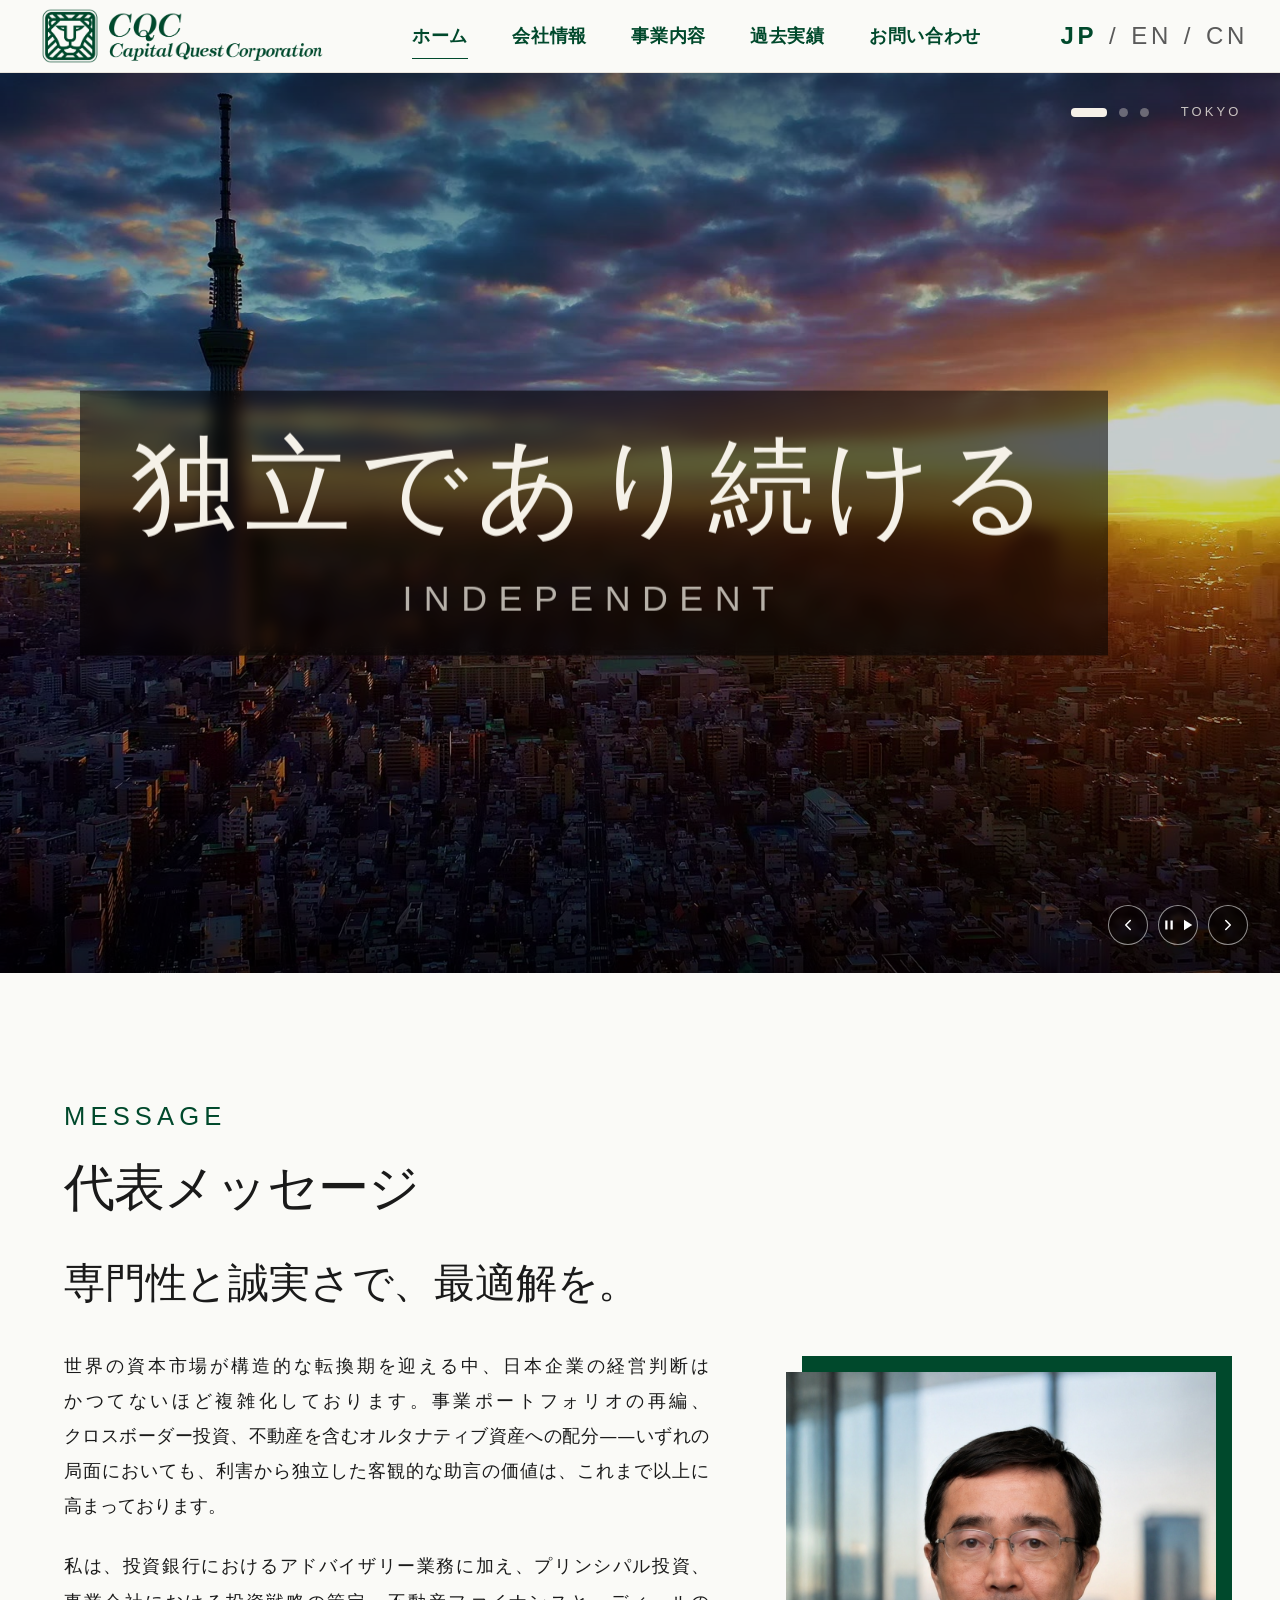
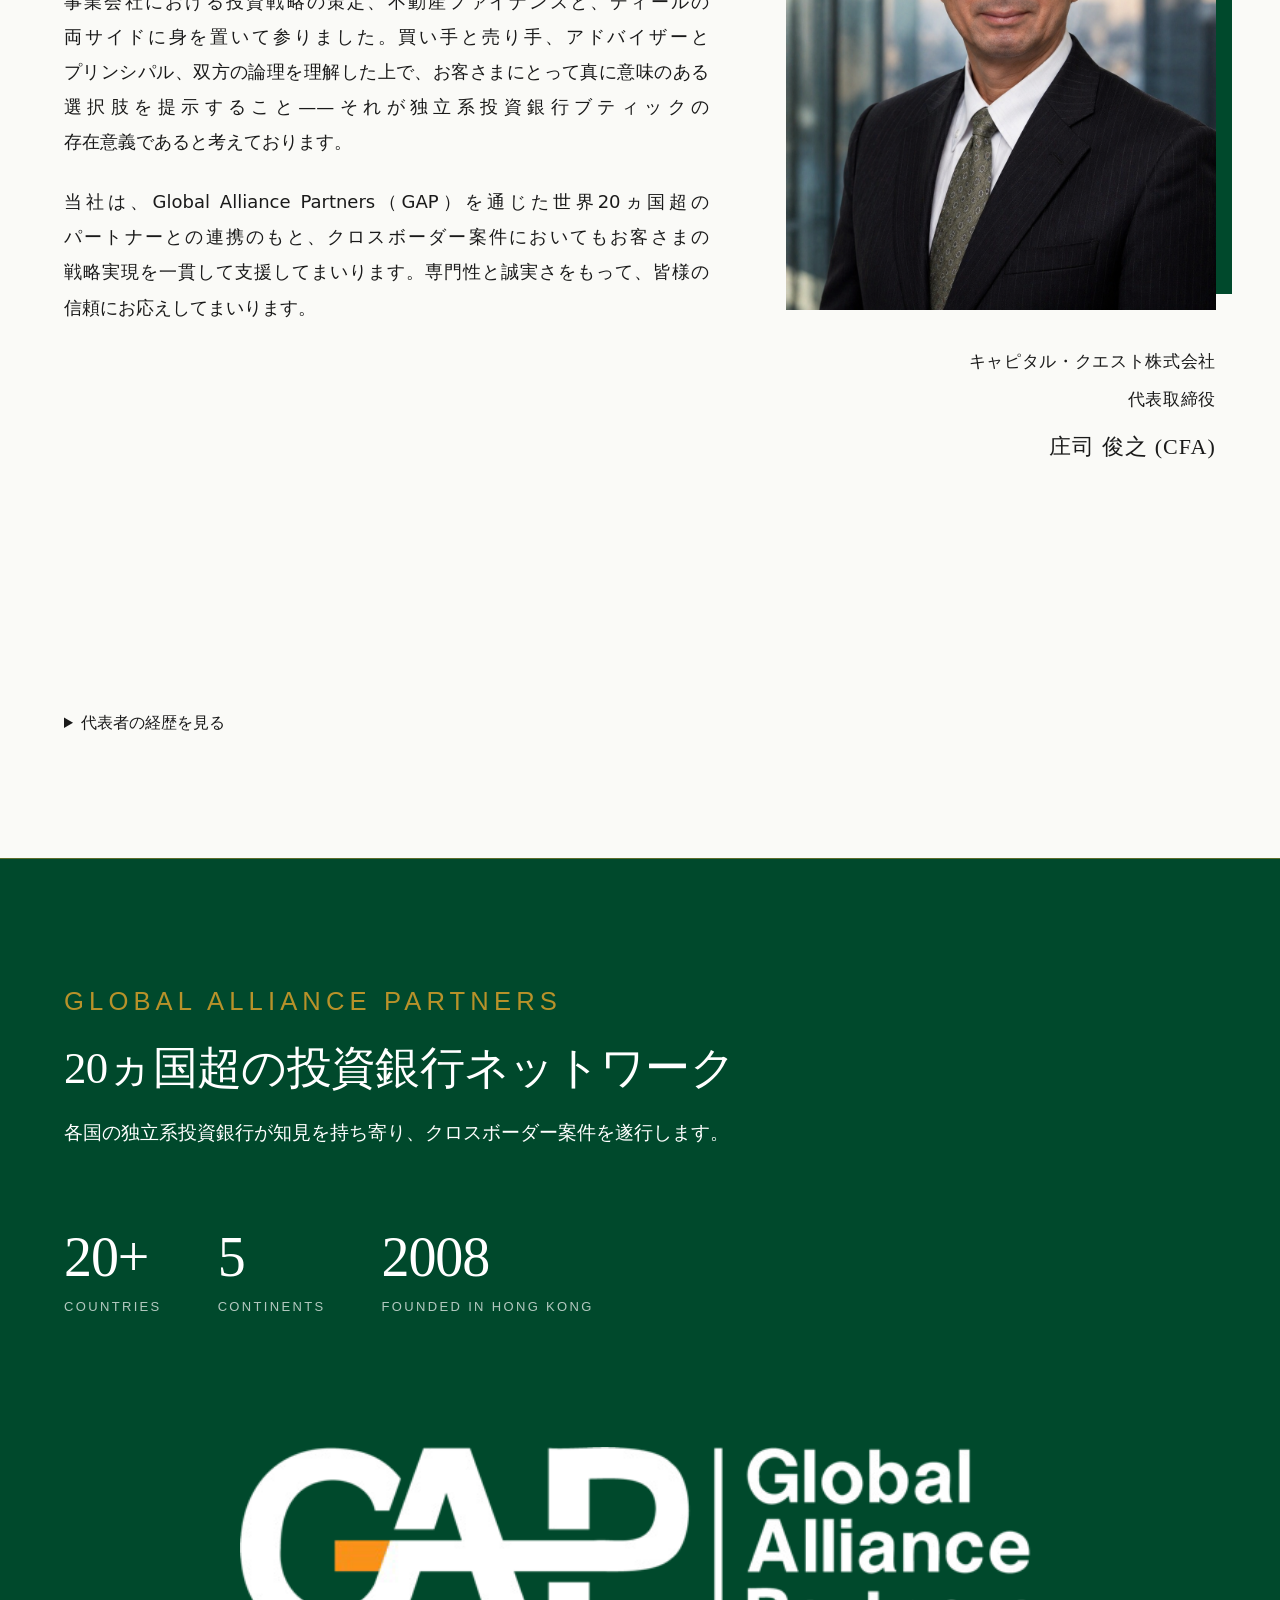
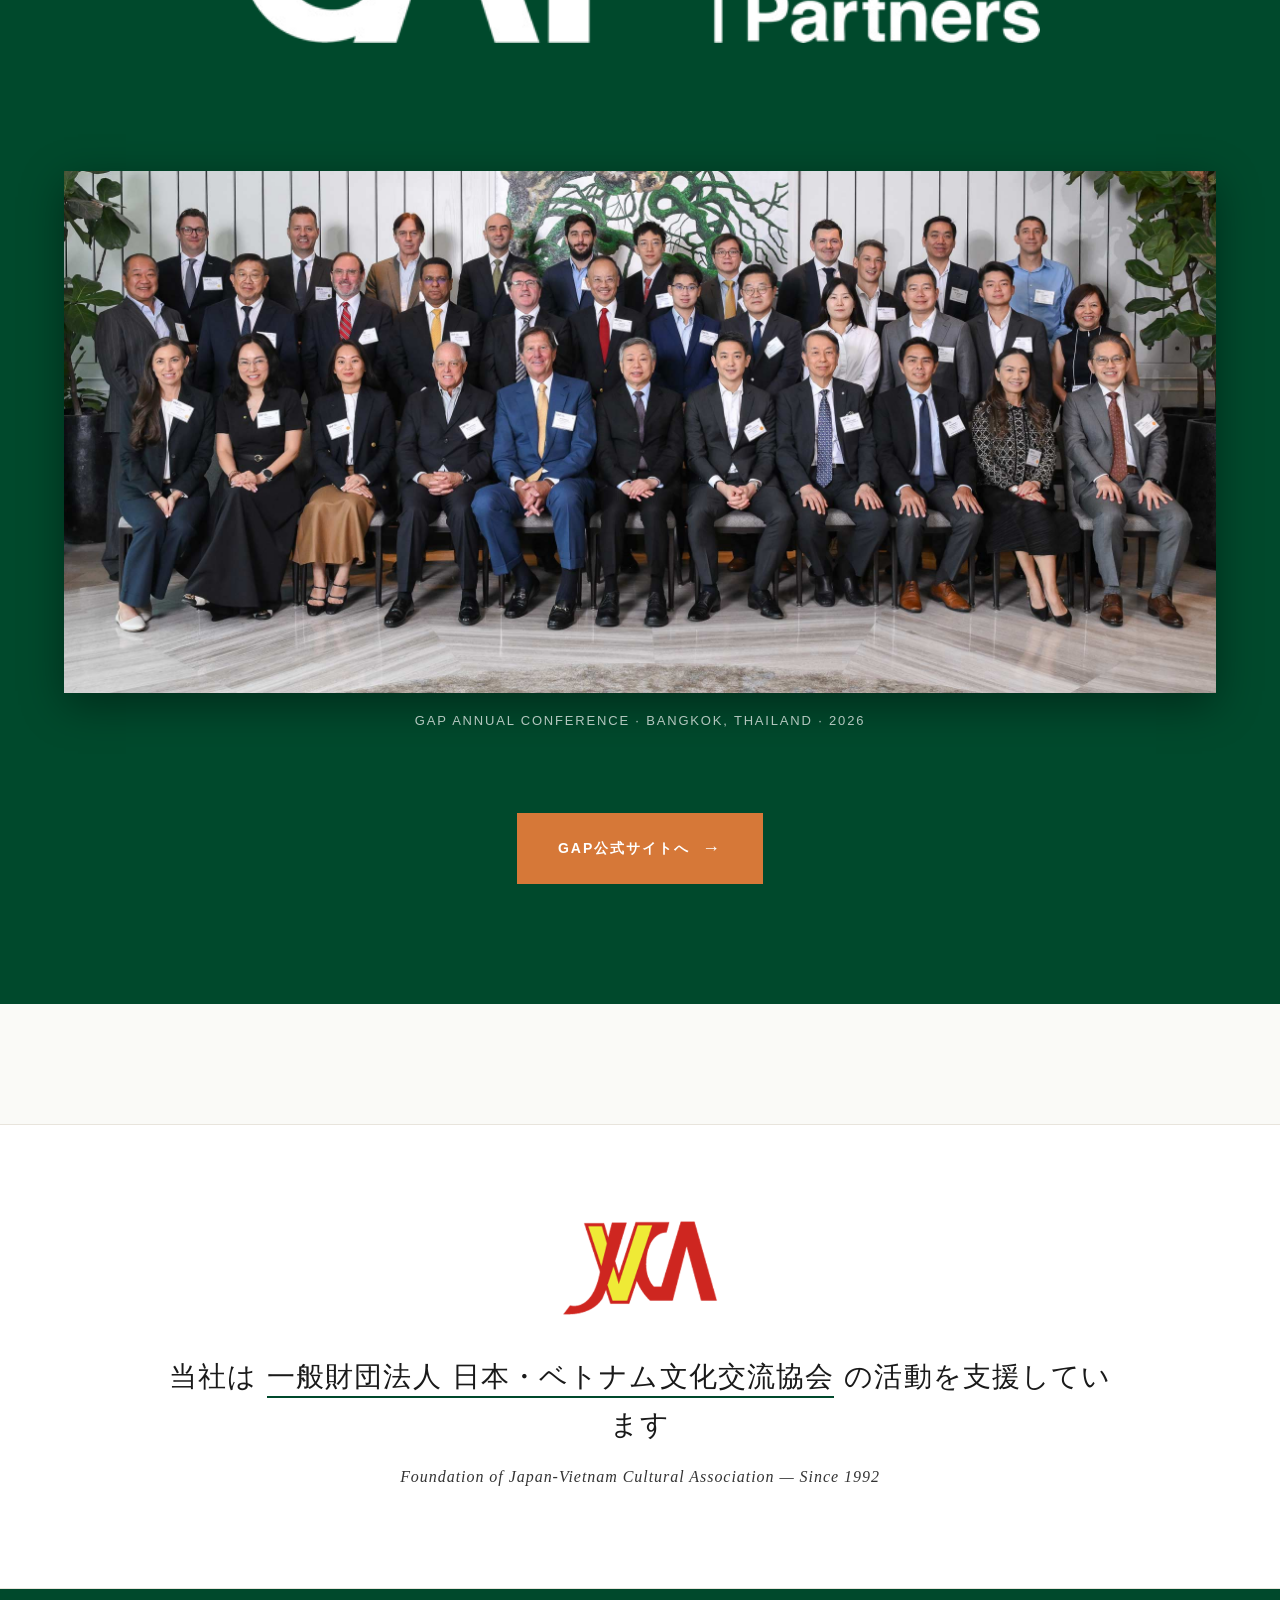
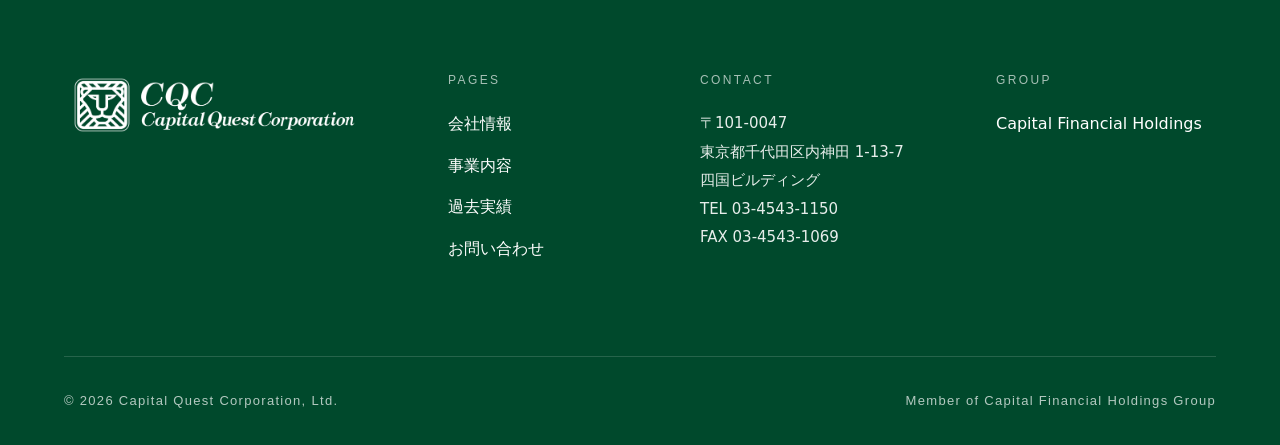
==== index.html @ e7d8eb64 "CQC HP 2026-07 組織人事反映プレビュー（筒井会長退任→庄司代表就任、長谷川・厳のCAM異動、GAP加盟メンバー化、team統合） Co-Authored-By: Claude Opus " ====
<!DOCTYPE html>
<html lang="ja">
<head>
<!-- Google tag (gtag.js) --> 
<script async src="https://www.googletagmanager.com/gtag/js?id=G-XG591J0DBP"></script> 
<script>
  window.dataLayer = window.dataLayer || [];
  function gtag(){dataLayer.push(arguments);}
  gtag('js', new Date());

  gtag('config', 'G-7T0EGRR7GF');
</script>
<meta charset="UTF-8">
<meta name="viewport" content="width=device-width, initial-scale=1">
<title>キャピタル・クエスト株式会社 | Capital Quest Corporation, Ltd.</title>
<meta name="description" content="独立系M&Aアドバイザリー。キャピタル フィナンシャルホールディングス（CFH）グループの一員として、20ヵ国超のグローバル・アライアンス（GAP）を通じてクロスボーダーM&Aアドバイザリーを提供する。">
<link rel="canonical" href="https://www.capital-qc.co.jp/">
<!-- Favicon Start -->
<link rel="icon" type="image/png" href="/assets/logo/favicon/favicon-96x96.png" sizes="96x96" />
<link rel="icon" type="image/svg+xml" href="/assets/logo/favicon/favicon.svg" />
<link rel="shortcut icon" href="/assets/logo/favicon/favicon.ico" />
<link rel="apple-touch-icon" sizes="180x180" href="/assets/logo/favicon/apple-touch-icon.png" />
<link rel="manifest" href="/assets/logo/site.webmanifest" />
<!-- Favicon End -->
<link rel="stylesheet" href="/assets/css/style.css?v=20260513d">
</head>
<body>

<!-- ===========================================================
     HEADER / NAV
     =========================================================== -->
<header class="site-header">
  <div class="site-header__inner"> <a href="/" class="site-logo" aria-label="Capital Quest Corporation, Ltd. トップへ"> <img src="assets/logo/cqc/cqc-logo-transparent.png" alt="Capital Quest Corporation, Ltd."> </a>
    <button class="site-nav-toggle" type="button" aria-label="メニューを開く" aria-expanded="false" aria-controls="site-nav"> <span class="site-nav-toggle__bar" aria-hidden="true"></span> </button>
    <nav class="site-nav" id="site-nav" aria-label="グローバル"> <a href="/" class="is-active">ホーム</a> <a href="about.html">会社情報</a> <a href="services.html">事業内容</a> <a href="track-record.html">過去実績</a> <a href="mailto:info@capital-qc.co.jp?subject=Capital%20Quest%20Corporation%20%E5%85%AC%E5%BC%8FHP%E3%81%8B%E3%82%89%E3%81%AE%E3%81%8A%E5%95%8F%E3%81%84%E5%90%88%E3%82%8F%E3%81%9B">お問い合わせ</a> </nav>
    <div class="site-nav__lang" aria-label="言語切替"> <span class="is-active">JP</span> <span aria-hidden="true">/</span> <a href="/en/">EN</a> <span aria-hidden="true">/</span> <a href="/cn/">CN</a> </div>
  </div>
</header>
<main> 
  
  <!-- =========================================================
       HERO  (Houlihan-style full-bleed media / TK→NY→HK→VN crossfade)
       ========================================================= -->
  <section class="hero" aria-labelledby="hero-h1">
    <div class="hero__media" aria-hidden="true">
      <div class="hero__media-layer is-active" data-scene="tk">
        <video autoplay muted loop playsinline preload="auto" disablepictureinpicture controlslist="nodownload nofullscreen noremoteplayback" poster="assets/img/hero/hero-tk-poster.jpg">
          <source src="assets/video/TK.mp4" type="video/mp4">
        </video>
      </div>
      <div class="hero__media-layer" data-scene="hk">
        <video muted loop playsinline preload="auto" disablepictureinpicture controlslist="nodownload nofullscreen noremoteplayback" poster="assets/img/hero/hero-hk-poster.jpg">
          <source src="assets/video/HK2.mp4" type="video/mp4">
        </video>
      </div>
      <div class="hero__media-layer" data-scene="vn">
        <video muted loop playsinline preload="auto" disablepictureinpicture controlslist="nodownload nofullscreen noremoteplayback" poster="assets/img/hero/hero-vn-poster.jpg">
          <source src="assets/video/VN.mp4" type="video/mp4">
        </video>
      </div>
    </div>
    <div class="hero__overlay" aria-hidden="true"></div>
    
    <!-- City indicator (top-right) -->
    <div class="hero__cities" aria-hidden="true"> <span class="hero__city-dot is-active" data-i="0"></span>  <span class="hero__city-dot" data-i="2"></span> <span class="hero__city-dot" data-i="3"></span> <span class="hero__city-label" id="hero-city-label">TOKYO</span> </div>
    
    <!-- Telop (bottom-left) — JS が cities[] から差し替える -->
    <div class="hero__telop" id="hero-telop" aria-live="polite"></div>
    
    <!-- Hero controls (PC only) — 前 / 一時停止 / 次 -->
    <div class="hero__controls" aria-label="ヒーロー操作">
      <button type="button" class="hero__ctrl hero__ctrl--prev" aria-label="前のシーン">
      <svg viewBox="0 0 24 24" aria-hidden="true" focusable="false">
        <path d="M15 6 L9 12 L15 18" fill="none" stroke="currentColor" stroke-width="2" stroke-linecap="round" stroke-linejoin="round"/>
      </svg>
      </button>
      <button type="button" class="hero__ctrl hero__ctrl--toggle" aria-label="一時停止" aria-pressed="false">
      <svg class="hero__ctrl-icon hero__ctrl-icon--pause" viewBox="0 0 24 24" aria-hidden="true" focusable="false">
        <rect x="7" y="6" width="3" height="12" fill="currentColor"/>
        <rect x="14" y="6" width="3" height="12" fill="currentColor"/>
      </svg>
      <svg class="hero__ctrl-icon hero__ctrl-icon--play" viewBox="0 0 24 24" aria-hidden="true" focusable="false">
        <path d="M8 5 L19 12 L8 19 Z" fill="currentColor"/>
      </svg>
      </button>
      <button type="button" class="hero__ctrl hero__ctrl--next" aria-label="次のシーン">
      <svg viewBox="0 0 24 24" aria-hidden="true" focusable="false">
        <path d="M9 6 L15 12 L9 18" fill="none" stroke="currentColor" stroke-width="2" stroke-linecap="round" stroke-linejoin="round"/>
      </svg>
      </button>
    </div>
  </section>
  
  <!-- =========================================================
       CHAIRMAN'S MESSAGE  (SBI inspired layout)
       ========================================================= -->
  <section class="section chairman" aria-labelledby="chairman-h">
    <div class="container">
      <div class="section-header"> <span class="eyebrow">Message</span>
        <h2 id="chairman-h" class="h2">代表メッセージ</h2>
      </div>
      <div class="chairman__grid">
        <div class="chairman__text">
          <h3 class="chairman__pull">専門性と誠実さで、最適解を。</h3>
          <div class="chairman__body">
            <p class="jp-justify">世界の資本市場が構造的な転換期を迎える中、日本企業の経営判断はかつてないほど複雑化しております。事業ポートフォリオの再編、クロスボーダー投資、不動産を含むオルタナティブ資産への配分——いずれの局面においても、利害から独立した客観的な助言の価値は、これまで以上に高まっております。</p>
            <p class="jp-justify">私は、投資銀行におけるアドバイザリー業務に加え、プリンシパル投資、事業会社における投資戦略の策定、不動産ファイナンスと、ディールの両サイドに身を置いて参りました。買い手と売り手、アドバイザーとプリンシパル、双方の論理を理解した上で、お客さまにとって真に意味のある選択肢を提示すること——それが独立系投資銀行ブティックの存在意義であると考えております。</p>
            <p class="jp-justify">当社は、Global Alliance Partners（GAP）を通じた世界20ヵ国超のパートナーとの連携のもと、クロスボーダー案件においてもお客さまの戦略実現を一貫して支援してまいります。専門性と誠実さをもって、皆様の信頼にお応えしてまいります。</p>
          </div>
        </div>
        <figure class="chairman__photo">
          <div class="chairman__photo-frame"> <img src="assets/img/team/shoji.png" alt="庄司 俊之"> </div>
          <figcaption class="chairman__sign"> <span class="chairman__sign-company">キャピタル・クエスト株式会社</span> <span class="chairman__sign-title">代表取締役</span> <span class="chairman__sign-name">庄司 俊之 (CFA)</span> </figcaption>
        </figure>
      </div>
    </div>
  </section>
  
  <!-- =========================================================
       TRACK RECORD  (Houlihan-style full-bleed carousel, 16 deals)
       ========================================================= -->
  
  <!-- =========================================================
       GAP NETWORK (focal section)
       ========================================================= -->
    <!-- Representative profile (relocated from team) -->
  <section class="section leader-bio-section">
    <div class="container">
      <details class="leader-bio">
        <summary>代表者の経歴を見る</summary>
        <div class="person-card__detail">
          <p>庄司俊之は、野村證券における23年（うちニューヨーク8年）の投資銀行・プリンシパル投資キャリアを基盤として、その後の楽天、MAプラットフォーム、東海東京証券においてM&amp;Aアドバイザリーとプリンシパル投資の両面で経験を積んだ、CQCの実務統括責任者である。</p>
          <p>野村時代は、米国・日本両市場における不動産ファイナンス・投資、ならびにプリンシパル投資業務に従事した。日米両市場における不動産関連案件の組成・執行経験は、REIT、CMBS（Commercial Mortgage-Backed Securities）等の不動産証券化案件への幅広い関与へと展開した。</p>
          <p>野村以降のキャリアでは、楽天グループにおける事業企画とコーポレート・ベンチャー・キャピタル投資、MAプラットフォーム（森トラストグループ）における大型国際リゾート開発戦略、東海東京証券におけるM&amp;Aアドバイザリーといった、事業会社サイドのプリンシパル視点とアドバイザー双方の視点を蓄積した。これは、CQCにおいて売り手・買い手双方のロジックを翻訳しながらディールを組成する上での独自の強みとなっている。</p>
          <p>専門領域は、キャピタル・マーケット取引、オルタナティブ投資、M&amp;A・資金調達アドバイザリー、不動産ファイナンスおよび不動産投資の4分野にわたる。</p>
          <h4>職歴</h4>
          <ul class="career-timeline">
            <li><time>〜2009頃</time><span>野村證券（東京・ニューヨーク勤務、計23年。うちNY 8年。投資銀行業務、不動産ファイナンス・投資、プリンシパル投資）</span></li>
            <li><time>〜2010s</time><span>楽天グループ（事業企画、ベンチャー・PE投資業務）</span></li>
            <li><time>〜2010s</time><span>株式会社MAプラットフォーム（森トラストグループ／国際リゾート開発における戦略担当）</span></li>
            <li><time>〜2020s</time><span>東海東京証券／その他金融機関（M&amp;Aアドバイザリー）</span></li>
            <li><time>2026</time><span>キャピタル・クエスト株式会社 代表取締役（現任）</span></li>
          </ul>
          <h4>学歴・資格</h4>
          <ul class="career-timeline">
            <li><span>東京大学法学部 卒業</span></li>
            <li><span>ミシガン大学 経営学修士（MBA）</span></li>
            <li><span>米国CFA協会認定アナリスト（Chartered Financial Analyst）</span></li>
          </ul>
        </div>
      </details>
    </div>
  </section>
  <section class="gap-network" aria-labelledby="gap-h">
    <div class="container">
      <div class="section-header gap-network__header"> <span class="eyebrow">Global Alliance Partners</span>
        <h2 id="gap-h">20ヵ国超の投資銀行ネットワーク</h2>
        <p class="gap-network__lead">各国の独立系投資銀行が知見を持ち寄り、クロスボーダー案件を遂行します。</p>
      </div>
      <div class="gap-stats">
        <div>
          <div class="gap-stat__num"><span class="num">20+</span></div>
          <div class="gap-stat__label">Countries</div>
        </div>
        <div>
          <div class="gap-stat__num"><span class="num">5</span></div>
          <div class="gap-stat__label">Continents</div>
        </div>
        <div>
          <div class="gap-stat__num"><span class="num">2008</span></div>
          <div class="gap-stat__label">Founded in Hong Kong</div>
        </div>
      </div>
      
      <!-- ============== GAP Brand Logo (white version on forest BG) ============== -->
      <div class="gap-network__brand"> <a href="https://globalalliancepartners.com/" target="_blank" rel="noopener noreferrer" class="gap-network__brand-link" aria-label="Global Alliance Partners 公式サイト"> <img src="assets/img/gap/gap-logo-white-hd.png" alt="Global Alliance Partners" class="gap-network__brand-logo"> </a> </div>
      
      <!-- ============== Conference Photo ============== -->
      <figure class="gap-network__conf"> <img src="assets/img/gap/group-shot-2026.jpg" alt="GAP Annual Conference 2026" class="gap-network__conf-img">
        <figcaption class="gap-network__conf-caption">GAP Annual Conference · Bangkok, Thailand · 2026</figcaption>
      </figure>
      
      <!-- ============== Orange CTA ============== -->
      <div class="gap-network__cta"> <a href="https://globalalliancepartners.com/gap-members/"
           class="gap-network__cta-btn"
           target="_blank" rel="noopener noreferrer"> GAP公式サイトへ <span class="arrow" aria-hidden="true">→</span> </a> </div>
    </div>
  </section>
</main>

<!-- ===========================================================
     INLINE JS (タブ切替 — GAP Network / About)
     =========================================================== --> 
<script>

// ===== Hero：TK → NY → HK → VN クロスフェード + テロップ + 操作ボタン =====
(function () {
  var layers = document.querySelectorAll('.hero__media-layer');
  if (layers.length < 2) return;

  var telop     = document.getElementById('hero-telop');
  var cityLabel = document.getElementById('hero-city-label');
  var cityDots  = document.querySelectorAll('.hero__city-dot');
  var prevBtn   = document.querySelector('.hero__ctrl--prev');
  var nextBtn   = document.querySelector('.hero__ctrl--next');
  var toggleBtn = document.querySelector('.hero__ctrl--toggle');

  var cities = [
    { label:'TOKYO',     keywordJp:'独立であり続ける',         keywordEn:'INDEPENDENT' },
    { label:'HONG KONG', keywordJp:'20ヵ国超のネットワーク',   keywordEn:'CROSSBORDER NETWORK' },
    { label:'VIETNAM',   keywordJp:'高成長アジアへの接続',     keywordEn:'THE NEXT FUTURE', theme:'light' }
  ];

  var CITY_DURATION = 8500;   // 1サイクル
  var EXIT_TRIGGER  = 6500;   // テロップ退場開始
  var CROSSFADE_MS  = 2100;   // CSS opacity transition (2s) + 余裕
  var WARMUP_MS     = 300;    // 次動画 preload（デコード遅延回避）

  var idx = 0;
  var isPaused = false;
  var exitTimer = null;
  var cycleTimers = [];

  // 初期化：先頭のみ再生
  layers.forEach(function (l, i) {
    var v = l.querySelector('video');
    if (!v) return;
    if (i === 0) { v.play().catch(function(){}); }
    else { v.pause(); v.currentTime = 0; }
  });

  function renderTelop(i) {
    if (!telop) return;
    var c = cities[i];
    telop.className = 'hero__telop is-enter' + (c.theme === 'light' ? ' is-light' : '');
    telop.innerHTML =
      '<div class="hero__telop-bar is-enter" id="hero-telop-bar">' +
        '<div class="hero__telop-jp">' + c.keywordJp + '</div>' +
        '<div class="hero__telop-en">' + c.keywordEn + '</div>' +
      '</div>';
  }

  function triggerExit() {
    if (!telop) return;
    telop.classList.remove('is-enter');
    telop.classList.add('is-exit');
    var bar = document.getElementById('hero-telop-bar');
    if (bar) {
      bar.classList.remove('is-enter');
      bar.classList.add('is-exit');
    }
  }

  function updateIndicator(i) {
    cityDots.forEach(function (d, j) { d.classList.toggle('is-active', j === i); });
    if (cityLabel) cityLabel.textContent = cities[i].label;
  }

  function warmupLayer(i) {
    var v = layers[i] && layers[i].querySelector('video');
    if (!v) return;
    v.currentTime = 0;
    var p = v.play();
    if (p && p.catch) p.catch(function(){});
  }

  function activateLayer(nextIdx) {
    if (nextIdx === idx) return;
    var prevIdx = idx;
    var next = layers[nextIdx].querySelector('video');
    if (next && next.paused) next.play().catch(function(){});
    layers[prevIdx].classList.remove('is-active');
    idx = nextIdx;
    layers[idx].classList.add('is-active');
    // 旧動画はフェードアウト後に停止＋次サイクル用にリセット
    setTimeout(function () {
      var prev = layers[prevIdx].querySelector('video');
      if (prev) { prev.pause(); prev.currentTime = 0; }
    }, CROSSFADE_MS);
  }

  function goToCity(i) {
    if (exitTimer) { clearTimeout(exitTimer); exitTimer = null; }
    activateLayer(i);
    renderTelop(i);
    updateIndicator(i);
    if (!isPaused) exitTimer = setTimeout(triggerExit, EXIT_TRIGGER);
  }

  function clearCycle() {
    cycleTimers.forEach(clearTimeout);
    cycleTimers = [];
    if (exitTimer) { clearTimeout(exitTimer); exitTimer = null; }
  }

  function scheduleNext() {
    var t1 = setTimeout(function () {
      var nextIdx = (idx + 1) % cities.length;
      warmupLayer(nextIdx);
      var t2 = setTimeout(function () {
        goToCity(nextIdx);
        if (!isPaused) scheduleNext();
      }, WARMUP_MS);
      cycleTimers.push(t2);
    }, CITY_DURATION - WARMUP_MS);
    cycleTimers.push(t1);
  }

  function startCycle() {
    isPaused = false;
    if (!exitTimer) exitTimer = setTimeout(triggerExit, EXIT_TRIGGER);
    scheduleNext();
  }

  function pauseHero() {
    isPaused = true;
    clearCycle();
    var v = layers[idx].querySelector('video');
    if (v) v.pause();
    if (toggleBtn) {
      toggleBtn.classList.add('is-paused');
      toggleBtn.setAttribute('aria-pressed', 'true');
      toggleBtn.setAttribute('aria-label', '再生');
    }
  }

  function playHero() {
    var v = layers[idx].querySelector('video');
    if (v) v.play().catch(function(){});
    startCycle();
    if (toggleBtn) {
      toggleBtn.classList.remove('is-paused');
      toggleBtn.setAttribute('aria-pressed', 'false');
      toggleBtn.setAttribute('aria-label', '一時停止');
    }
  }

  function jumpTo(i) {
    var wasPaused = isPaused;
    clearCycle();
    warmupLayer(i);
    goToCity(i);
    if (!wasPaused) startCycle();
  }

  if (prevBtn)   prevBtn.addEventListener('click', function () { jumpTo((idx - 1 + cities.length) % cities.length); });
  if (nextBtn)   nextBtn.addEventListener('click', function () { jumpTo((idx + 1) % cities.length); });
  if (toggleBtn) toggleBtn.addEventListener('click', function () { isPaused ? playHero() : pauseHero(); });

  // 初期表示 → サイクル開始
  renderTelop(0);
  updateIndicator(0);
  startCycle();
})();
</script> 
<script src="assets/js/site.js?v=20260513a" defer></script> 

<!-- ===========================================================
     FOOTER
     =========================================================== --> 
<!-- JVCA Support Section -->
<section class="site-support" aria-label="JVCA支援">
  <div class="container">
    <div class="site-support__inner">
      <div class="site-support__logo"> <img src="assets/img/group/jvca.png" alt="JVCA — 日本・ベトナム文化交流協会"> </div>
      <div class="site-support__text">
        <p class="site-support__line">当社は <a href="https://www.jvca.or.jp/" target="_blank" rel="noopener noreferrer">一般財団法人 日本・ベトナム文化交流協会</a> <br class="br-mobile">
          の活動を支援しています</p>
        <p class="site-support__since">Foundation of Japan-Vietnam Cultural Association — Since 1992</p>
      </div>
    </div>
  </div>
</section>
<footer class="site-footer">
  <div class="container">
    <div class="site-footer__grid">
      <div class="site-footer__brand"> <img src="assets/logo/cqc/cqc-logo-white.png" alt="Capital Quest Corporation, Ltd."> </div>
      <div class="site-footer__col">
        <h4>Pages</h4>
        <ul>
          <li><a href="about.html">会社情報</a></li>
          <li><a href="services.html">事業内容</a></li>
          <li><a href="track-record.html">過去実績</a></li>
          
          <li><a href="mailto:info@capital-qc.co.jp?subject=Capital%20Quest%20Corporation%20%E5%85%AC%E5%BC%8FHP%E3%81%8B%E3%82%89%E3%81%AE%E3%81%8A%E5%95%8F%E3%81%84%E5%90%88%E3%82%8F%E3%81%9B">お問い合わせ</a></li>
        </ul>
      </div>
      <div class="site-footer__col">
        <h4>Contact</h4>
        <address>
        〒101-0047<br>
        東京都千代田区内神田 1-13-7<br>
        四国ビルディング<br>
        TEL 03-4543-1150<br>
        FAX 03-4543-1069
        </address>
      </div>
      <div class="site-footer__col">
        <h4>Group</h4>
        <ul>
          <li>Capital Financial Holdings</li>
        </ul>
      </div>
    </div>
    <div class="site-footer__bottom"> <span>&copy; 2026 Capital Quest Corporation, Ltd.</span> <span>Member of Capital Financial Holdings Group</span> </div>
  </div>
</footer>
</body>
</html>
---- assets/css/style.css ----
/* =====================================================
   CQC Website — style.css
   v0.1 (2026-04-27)
   Plain HTML + 自作CSS。フレームワーク不使用。
   全設計値は :root に集約。微調整は :root の値変更で全頁伝播。
   ===================================================== */

/* -----------------------------------------------------
   1. Design Tokens (:root variables)
   ----------------------------------------------------- */
:root {
  /* Brand colors */
  --c-forest:       #00492C;   /* CQC公式 / Primary */
  --c-forest-deep:  #003620;   /* hover / 深調 */
  --c-forest-soft:  #E5EDE9;   /* 淡背景 */
  --c-gold:         #B8922A;   /* アクセント（最小限・下線） */

  /* Surfaces */
  --c-bg:           #FAFAF7;   /* warm ivory（基本背景） */
  --c-paper:        #FFFFFF;   /* カード等 */
  --c-ink:          #1A1A1A;   /* 本文 */
  --c-ink-muted:    #333333;   /* 補足（強化済） */
  --c-ink-faint:    #5A5A5A;   /* キャプション（強化済） */
  --c-border:       #E8E4DC;   /* 罫線 */
  --c-border-strong:#1A1A1A;   /* 強調罫線 */

  /* Typography stacks (OS fonts only — no webfont) */
  --font-mincho:
      "Hiragino Mincho ProN", "Hiragino Mincho Pro",
      "Yu Mincho", "YuMincho", "ＭＳ 明朝", serif;
  --font-gothic:
      "Hiragino Sans", "Hiragino Kaku Gothic ProN",
      "Yu Gothic Medium", YuGothic, "Yu Gothic",
      "Meiryo UI", Meiryo, "Noto Sans JP",
      system-ui, -apple-system, sans-serif;
  /* serif-en は --font-mincho にエイリアス（フォントファミリー数を3に集約） */
  --font-serif-en: var(--font-mincho);
  --font-sans-en:
      "Helvetica Neue", Helvetica, Arial,
      "Liberation Sans", sans-serif;

  /* Type scale — 4 tiers only (Display / Title / Body / Caption)
     全画面で視認性と一貫性を確保。これ以外のサイズは原則使わない。 */
  --fs-display:  clamp(2.75rem, 5vw,   4.5rem);    /* T1 — Hero H1 only */
  --fs-title:    clamp(1.5rem,  2.5vw, 2.125rem);  /* T2 — eyebrow override / h2 / pull / hero subhead */
  --fs-body:     1rem;                              /* T3 — paragraphs / sub / lead / mission body */
  --fs-caption:  0.8125rem;                         /* T4 — labels / tags / marker labels */

  /* Legacy aliases (互換性のため残置。新規は上記4トークンを使うこと) */
  --fs-h2:       var(--fs-title);
  --fs-eyebrow:  var(--fs-caption);

  --lh-display: 1.25;
  --lh-heading: 1.4;
  --lh-body:    1.85;        /* 和文向け広め */

  /* Spacing scale */
  --space-section:   120px;  /* セクション間 */
  --space-block:     80px;   /* ブロック間 */
  --space-element:   32px;

  /* Layout */
  --max-w:    1280px;
  --gutter:   clamp(24px, 5vw, 64px);
  --nav-h:    72px;

  /* Borders & shadow */
  --radius:        2px;

  /* Motion */
  --ease:         cubic-bezier(0.4, 0, 0.2, 1);
  --duration:     200ms;
}

/* -----------------------------------------------------
   2. Reset (minimal)
   ----------------------------------------------------- */
*, *::before, *::after { box-sizing: border-box; }
* { margin: 0; padding: 0; }

html {
  -webkit-text-size-adjust: 100%;
  -webkit-font-smoothing: antialiased;
  -moz-osx-font-smoothing: grayscale;
  scroll-behavior: smooth;
}

body {
  background: var(--c-bg);
  color: var(--c-ink);
  font-family: var(--font-gothic);
  font-size: var(--fs-body);
  line-height: var(--lh-body);
  font-feature-settings: "palt" 1;  /* 和文プロポーショナル詰め */
}

img, svg { display: block; max-width: 100%; height: auto; }
a { color: inherit; text-decoration: none; transition: opacity var(--duration) var(--ease); }
a:hover { opacity: 0.7; }
button { font: inherit; background: none; border: 0; cursor: pointer; color: inherit; }
ul, ol { list-style: none; }

/* -----------------------------------------------------
   3. Japanese typography rules
   ----------------------------------------------------- */
.jp-justify {
  text-align: justify;
  text-justify: inter-ideograph;
  word-break: auto-phrase;
  line-break: strict;
  hanging-punctuation: allow-end;
}

/* -----------------------------------------------------
   4. Layout primitives
   ----------------------------------------------------- */
.container {
  width: 100%;
  max-width: var(--max-w);
  margin-inline: auto;
  padding-inline: var(--gutter);
}

.section {
  padding-block: var(--space-section);
}

/* -----------------------------------------------------
   5. Typography utilities
   ----------------------------------------------------- */
.eyebrow {
  font-family: var(--font-sans-en);
  font-size: var(--fs-eyebrow);
  font-weight: 500;
  letter-spacing: 0.2em;
  text-transform: uppercase;
  color: var(--c-forest);
  display: inline-block;
}

.h2 {
  font-family: var(--font-mincho);
  font-size: var(--fs-h2);
  font-weight: 500;
  line-height: var(--lh-heading);
}

.num {
  font-family: var(--font-serif-en);
  font-variant-numeric: tabular-nums;
  font-feature-settings: "tnum" 1;
}

/* -----------------------------------------------------
   6. Header / Nav
   ----------------------------------------------------- */
.site-header {
  position: sticky;
  top: 0;
  z-index: 50;
  background: rgba(250, 250, 247, 0.92);
  backdrop-filter: saturate(180%) blur(12px);
  -webkit-backdrop-filter: saturate(180%) blur(12px);
  border-bottom: 1px solid var(--c-border);
}

.site-header__inner {
  display: flex;
  align-items: center;
  justify-content: space-between;
  height: var(--nav-h);
  padding-inline: clamp(20px, 2.5vw, 40px);
}

.site-logo {
  display: flex;
  align-items: center;
  gap: 12px;
}

.site-logo img {
  height: 72px;
  width: auto;
}

.site-nav {
  display: flex;
  gap: 44px;
}

.site-nav a {
  font-family: var(--font-gothic);
  font-size: 1.125rem;
  font-weight: 700;
  color: var(--c-forest);
  letter-spacing: 0.04em;
  position: relative;
  padding-block: 6px;
}

.site-nav a::after {
  content: "";
  position: absolute;
  left: 0;
  bottom: 0;
  width: 100%;
  height: 1px;
  background: var(--c-forest);
  transform: scaleX(0);
  transform-origin: left;
  transition: transform var(--duration) var(--ease);
}

.site-nav a:hover { opacity: 1; }
.site-nav a:hover::after,
.site-nav a.is-active::after { transform: scaleX(1); }

.site-nav__lang {
  display: flex;
  align-items: center;
  gap: 12px;
  font-family: var(--font-sans-en);
  font-size: 1.5rem;  /* 24px */
  letter-spacing: 0.15em;
}
.site-nav__lang span { color: var(--c-ink-faint); }
.site-nav__lang .is-active { color: var(--c-forest); font-weight: 600; }
.site-nav__lang a {
  color: var(--c-ink-faint);
  text-decoration: none;
  transition: color var(--duration) var(--ease);
}
.site-nav__lang a:hover { color: var(--c-ink); }

/* モバイル/タブレットだけ言語トグルを縮小 + 間隔詰め */
@media (max-width: 1024px) {
  .site-nav__lang {
    font-size: 0.8125rem;  /* 13px */
    gap: 4px;
    letter-spacing: 0.06em;
  }
}

/* ---- Hamburger toggle (mobile only) ---- */
.site-nav-toggle {
  display: none;
  width: 44px;
  height: 44px;
  margin: 0;
  padding: 0;
  background: transparent;
  border: 0;
  cursor: pointer;
  position: relative;
  z-index: 60;
  -webkit-appearance: none;
}
.site-nav-toggle__bar,
.site-nav-toggle__bar::before,
.site-nav-toggle__bar::after {
  display: block;
  width: 24px;
  height: 2px;
  background: var(--c-forest);
  position: absolute;
  left: 50%;
  transform: translateX(-50%);
  transition: transform 0.25s ease, top 0.25s ease, opacity 0.2s ease;
}
.site-nav-toggle__bar {
  top: 50%;
  margin-top: -1px;
}
.site-nav-toggle__bar::before { content: ''; top: -8px; }
.site-nav-toggle__bar::after  { content: ''; top:  8px; }

.site-nav-toggle.is-open .site-nav-toggle__bar { background: transparent; }
.site-nav-toggle.is-open .site-nav-toggle__bar::before {
  top: 0;
  transform: translateX(-50%) rotate(45deg);
}
.site-nav-toggle.is-open .site-nav-toggle__bar::after {
  top: 0;
  transform: translateX(-50%) rotate(-45deg);
}

/* -----------------------------------------------------
   7. Hero (A案 Centerview Style)
   ----------------------------------------------------- */
.hero {
  position: relative;
  padding-block: clamp(96px, 14vh, 180px) clamp(80px, 12vh, 140px);
  min-height: 100vh;
  display: flex;
  align-items: center;
  background: #0a0a0a;
  overflow: hidden;
  text-align: center;
}

@media (max-width: 1024px) {
  .hero { height: 45vh; min-height: 340px; padding-block: 0; }
}

@media (max-width: 768px) {
  .hero { height: 38vh; min-height: 300px; padding-block: 0; }
}

/* Houlihan-style full-bleed media layer */
.hero__media {
  position: absolute;
  inset: 0;
  z-index: 0;
  overflow: hidden;
}
.hero__media-layer {
  position: absolute;
  inset: 0;
  opacity: 0;
  /* 2秒クロスフェード、cubic-bezier で柔らかい立ち上がり・収束 */
  transition: opacity 2s cubic-bezier(0.45, 0, 0.25, 1);
  will-change: opacity;
  /* GPU レイヤーに昇格して描画安定化 */
  transform: translateZ(0);
}
.hero__media-layer.is-active { opacity: 1; }
.hero__media-layer video {
  width: 100%;
  height: 100%;
  object-fit: cover;
  display: block;
  /* GPU 昇格は親 .hero__media-layer のみで完結（二重昇格による微振動を回避） */
}
/* TK / NY: ビル・タワー先端まで表示するため上端に揃える */
.hero__media-layer[data-scene="tk"] video,
.hero__media-layer[data-scene="ny"] video {
  object-position: center top;
}
.hero__overlay {
  position: absolute;
  inset: 0;
  z-index: 1;
  pointer-events: none;
  background:
    linear-gradient(180deg,
      rgba(0,0,0,0.55) 0%,
      rgba(0,0,0,0.20) 35%,
      rgba(0,0,0,0.20) 60%,
      rgba(0,0,0,0.65) 100%);
}
.hero > .container {
  position: relative;
  z-index: 2;
  width: 100%;
}

/* Text color + size overrides on dark media (Houlihan / Lazard standard) */
.hero .hero__eyebrow  {
  color: rgba(245,241,232,0.78);
  font-size: clamp(1.25rem, 2vw, 1.625rem);
}

.hero .hero__h1       { color: #F5F1E8; font-size: clamp(3.5rem, 6.5vw, 6rem); white-space: nowrap; }
.hero .hero__subhead  { color: #F5F1E8; font-size: clamp(1.5rem, 2.5vw, 2.125rem); }
.hero .hero__lead     { color: rgba(245,241,232,0.82); }
.hero .hero__stats    { border-top-color: rgba(245,241,232,0.22); }
.hero .stat__num      { color: var(--c-gold); }
.hero .stat__label    { color: rgba(245,241,232,0.72); }
.hero .stat__sublabel { color: rgba(245,241,232,0.55); }

@media (prefers-reduced-motion: reduce) {
  /* Keep poster/video visible; just disable crossfade animation. JS also halts the cycle. */
  .hero__media-layer { transition: none; }
}

/* Hero stats — institutional 3-column */

/* Subtle decorative gold rule */

/* -----------------------------------------------------
   7-b. Hero Telop  (TK→NY→HK→VN ローテーション字幕)
        和文(大) → 英文 → 都市名 の順に下から上に積層。
        黒帯は左から右へ広がって出現、左方向へ縮んで消える。
   ----------------------------------------------------- */

/* City indicator (top-right) */
.hero__cities {
  position: absolute;
  top: 12px;
  right: 12px;
  z-index: 4;
  display: flex;
  align-items: center;
  gap: 8px;
  pointer-events: none;
}
.hero__city-dot {
  width: 6px;
  height: 6px;
  background: rgba(245,241,232,0.35);
  border-radius: 50%;
  transition: width 0.4s ease, background 0.4s ease, border-radius 0.4s ease;
}
.hero__city-dot.is-active {
  background: #F5F1E8;
  width: 24px;
  border-radius: 3px;
}
.hero__city-label {
  margin-left: 14px;
  font-family: var(--font-sans-en);
  font-size: 11px;
  color: rgba(245,241,232,0.78);
  letter-spacing: 0.2em;
  text-transform: uppercase;
}

/* Telop block (vertically centered, full-width with side margins — unified PC + mobile) */
.hero__telop {
  position: absolute;
  z-index: 3;
  top: 50%;
  left: 16px;
  right: 16px;
  transform: translateY(-50%);
  max-width: none;
  pointer-events: none;
}
.hero__telop-bar {
  position: relative;
  overflow: hidden;
  padding: 12px 14px;
  background: rgba(0,0,0,0.78);
  -webkit-backdrop-filter: blur(8px);
          backdrop-filter: blur(8px);
  transform: scaleX(0);
  transform-origin: left center;
}

/* FB2: 暗背景シーン（VN）用 — 白帯 + 墨文字で視認性確保 */
.hero__telop.is-light .hero__telop-bar  { background: rgba(255,255,255,0.55); }
.hero__telop.is-light .hero__telop-jp   { color: #1a1a1a; }
.hero__telop.is-light .hero__telop-en   { color: rgba(26,26,26,0.65); }

/* === 黒帯：よりゆっくり優雅に展開 === */
.hero__telop-bar.is-enter {
  animation: cqcHeroBarEnter 1.2s cubic-bezier(0.16, 1, 0.3, 1) 1.4s forwards;
}
.hero__telop-bar.is-exit {
  transform-origin: left center;
  /* 文字と同期してゆっくり退場 */
  animation: cqcHeroBarExit 1.6s cubic-bezier(0.22, 1, 0.36, 1) forwards;
}
@keyframes cqcHeroBarEnter { from { transform: scaleX(0); } to { transform: scaleX(1); } }
@keyframes cqcHeroBarExit  { from { transform: scaleX(1); } to { transform: scaleX(0); } }

/* === 文字：opacity + slide + blur のレイヤード演出 === */
.hero__telop-jp {
  font-family: var(--font-mincho);
  font-size: clamp(16px, 4.4vw, 22px);
  font-weight: 400;
  color: #F5F1E8;
  letter-spacing: 0.08em;
  line-height: 1.4;
  margin-bottom: 8px;
  white-space: normal;
  opacity: 0;
  transform: translateY(24px);
  filter: blur(10px);
  will-change: opacity, transform, filter;
}
.hero__telop-en {
  font-family: var(--font-sans-en);
  font-size: 10px;
  font-weight: 500;
  color: rgba(245,241,232,0.72);
  letter-spacing: 0.24em;
  text-transform: uppercase;
  opacity: 0;
  transform: translateY(20px);
  filter: blur(8px);
  will-change: opacity, transform, filter;
}

/* 入場：和文先 → 英文 のスタガード演出。ease-out-expo 風で柔らかく着地 */
.hero__telop.is-enter .hero__telop-jp   { animation: cqcHeroTextEnter 1.6s cubic-bezier(0.16, 1, 0.3, 1) 2.3s forwards; }
.hero__telop.is-enter .hero__telop-en   { animation: cqcHeroTextEnter 1.6s cubic-bezier(0.16, 1, 0.3, 1) 2.9s forwards; }

/* 退場：シンプルにopacity + 微かなtranslateY、ease-out で長い余韻 */
.hero__telop.is-exit .hero__telop-jp,
.hero__telop.is-exit .hero__telop-en {
  animation: cqcHeroTextExit 1.6s cubic-bezier(0.22, 1, 0.36, 1) forwards;
}

@keyframes cqcHeroTextEnter {
  to {
    opacity: 1;
    transform: translateY(0);
    filter: blur(0);
  }
}
@keyframes cqcHeroTextExit {
  to {
    opacity: 0;
    transform: translateY(-8px);
  }
}

@media (max-width: 480px) {
  .hero__telop-jp   { font-size: clamp(15px, 4.8vw, 20px); }
}

/* PC のみ大幅アップ（>1024px） */
@media (min-width: 1025px) {
  .hero__telop-bar  {
    /* FB1-b: 黒帯を縦に細く（縦padding大幅縮小） */
    padding: clamp(16px, 1.8vw, 26px) clamp(32px, 4vw, 56px);
    width: max-content;
    max-width: 100%;
    /* FB1-c: 右にずらしバランスよく */
    margin-left: clamp(48px, 5vw, 100px);
    background: rgba(0,0,0,0.55);
  }
  /* JP-EN 行間も詰めて全体を細身に */
  .hero__telop-jp   { font-size: clamp(65px, 8.28vw, 115px); margin-bottom: 4px; white-space: nowrap; }
  .hero__telop-en   { font-size: clamp(28px, 2.8vw, 36px); letter-spacing: 0.32em; }

  /* 英語ページは jp 位置に長めの英語タイトルが入るため縮小 */
  [lang="en"] .hero__telop-jp { font-size: clamp(40px, 5vw, 64px); letter-spacing: 0.02em; }

  /* PC のみ都市インジケーター大型化 */
  .hero__cities     { top: clamp(24px, 3vh, 40px); right: clamp(24px, 3vw, 44px); gap: 12px; }
  .hero__city-dot   { width: 9px; height: 9px; }
  .hero__city-dot.is-active { width: 36px; border-radius: 4px; }
  .hero__city-label { margin-left: 20px; font-size: clamp(13px, 1vw, 15px); letter-spacing: 0.24em; }
}

/* Hero controls (PC only) — 前 / 一時停止 / 次 */
.hero__controls { display: none; }
@media (min-width: 1025px) {
  .hero__controls {
    position: absolute;
    bottom: 28px;
    right: 32px;
    z-index: 5;
    display: flex;
    gap: 10px;
    pointer-events: auto;
  }
  .hero__ctrl {
    width: 40px;
    height: 40px;
    padding: 0;
    border-radius: 50%;
    border: 1px solid rgba(255,255,255,0.55);
    background: rgba(0,0,0,0.28);
    color: #fff;
    display: inline-flex;
    align-items: center;
    justify-content: center;
    cursor: pointer;
    -webkit-backdrop-filter: blur(2px);
            backdrop-filter: blur(2px);
    transition: background var(--duration) var(--ease),
                border-color var(--duration) var(--ease),
                transform var(--duration) var(--ease);
  }
  .hero__ctrl:hover {
    background: rgba(255,255,255,0.18);
    border-color: rgba(255,255,255,0.9);
  }
  .hero__ctrl:focus-visible {
    outline: 2px solid #fff;
    outline-offset: 2px;
  }
  .hero__ctrl svg {
    width: 18px;
    height: 18px;
    display: block;
  }
  .hero__ctrl-icon--play { display: none; }
  .hero__ctrl--toggle.is-paused .hero__ctrl-icon--pause { display: none; }
  .hero__ctrl--toggle.is-paused .hero__ctrl-icon--play  { display: block; }
}

@media (prefers-reduced-motion: reduce) {
  .hero__telop-bar  { transform: scaleX(1); animation: none !important; }
  .hero__telop-jp,
  .hero__telop-en,
  .hero__telop-city {
    opacity: 1;
    transform: none;
    filter: none;
    animation: none !important;
  }
  .hero__city-dot   { transition: none; }
}

/* -----------------------------------------------------
   8. Footer
   ----------------------------------------------------- */
.site-footer {
  background: var(--c-forest);
  color: #FFFFFF;
  padding-block: var(--space-block) var(--space-element);
  margin-top: var(--space-section);
}

.site-footer a { color: #FFFFFF; }
.site-footer a:hover { opacity: 0.7; }

.site-footer__grid {
  display: grid;
  grid-template-columns: 1.6fr 1fr 1.2fr 1fr;
  gap: var(--space-element);
  padding-bottom: var(--space-block);
  border-bottom: 1px solid rgba(255, 255, 255, 0.15);
}

.site-footer__brand img {
  height: 72px;
  width: auto;
  margin-bottom: 20px;
}

.site-footer__brand p {
  font-family: var(--font-gothic);
  font-size: 0.9375rem;
  line-height: 1.9;
  color: rgba(255, 255, 255, 0.85);
}

.site-footer__col h4 {
  font-family: var(--font-sans-en);
  font-size: 0.75rem;
  letter-spacing: 0.2em;
  text-transform: uppercase;
  color: rgba(255, 255, 255, 0.65);
  margin-bottom: 18px;
  font-weight: 500;
}

.site-footer__col ul li {
  margin-bottom: 12px;
  font-size: 1rem;
  font-family: var(--font-gothic);
}

.site-footer__col address {
  font-style: normal;
  font-size: 0.9375rem;
  font-family: var(--font-gothic);
  line-height: 1.9;
  color: rgba(255, 255, 255, 0.9);
}

.site-footer__bottom {
  margin-top: var(--space-element);
  display: flex;
  justify-content: space-between;
  align-items: center;
  font-family: var(--font-sans-en);
  font-size: 0.8125rem;
  letter-spacing: 0.1em;
  color: rgba(255, 255, 255, 0.7);
}

/* =====================================================
   9. HOME PAGE SECTIONS (Hero以下 7セクション)
   ===================================================== */

/* ---- 9.1 Mission Statement ---- */

/* .mission__inner inherits container's max-width and padding */

/* ---- 9.2 Why us ---- */

.section-header {
  max-width: 720px;
  margin-bottom: var(--space-block);
}

.section-header .eyebrow {
  margin-bottom: 16px;
}

/* Section eyebrow size — T2 Title 統一 (Mission / Chairman / President / Track Record / GAP / About page-hero / Access) */
.mission__eyebrow,
.section-header .eyebrow,
.gap-network__eyebrow,
.gap-network .eyebrow,
.page-hero__eyebrow {
  font-size: clamp(1.25rem, 2vw, 1.75rem);
}

.section-header h2 {
  font-family: var(--font-mincho);
  font-size: clamp(2.25rem, 4vw, 3.5rem);
  font-weight: 500;
  line-height: var(--lh-display);
  letter-spacing: -0.015em;
  margin-bottom: 20px;
}

.section-header p {
  font-family: var(--font-gothic);
  color: var(--c-ink-muted);
  line-height: var(--lh-body);
  font-size: 0.9375rem;
}

/* ---- 9.4 GAP Network (focal section) ---- */
.gap-network {
  background: var(--c-forest);
  color: #FFFFFF;
  padding-block: var(--space-section);
  position: relative;
  overflow: hidden;
}

.gap-network::before {
  /* 装飾的な細罫 */
  content: "";
  position: absolute;
  top: 0; left: 0; right: 0;
  height: 1px;
  background: var(--c-gold);
  opacity: 0.5;
}

.gap-network__header {
  max-width: none;
  margin-bottom: var(--space-block);
}

.gap-network .section-header h2 {
  font-size: clamp(2rem, 3.5vw, 3.75rem);
}
@media (min-width: 1280px) {
  .gap-network .section-header h2 { white-space: nowrap; }
}

/* GAP セクションだけ モバイル/タブレットで縮小 */
@media (max-width: 1024px) {
  .gap-network .eyebrow,
  .gap-network__eyebrow { font-size: 0.875rem; }   /* 14px */
  .gap-network .section-header h2 { font-size: 1.5rem; }  /* 24px */
  .gap-network .gap-network__lead,
  .gap-network p.gap-network__lead { font-size: 0.75rem; }  /* 12px */
}

.gap-network__eyebrow,
.gap-network .eyebrow {
  font-family: var(--font-sans-en);
  /* font-size は line ~563 の override 側で var(--fs-title) を設定（重複定義削除） */
  font-weight: 500;
  letter-spacing: 0.2em;
  text-transform: uppercase;
  color: var(--c-gold);
  margin-bottom: 16px;
  display: inline-block;
}

.gap-network .gap-network__lead,
.gap-network p.gap-network__lead {
  font-family: var(--font-gothic);
  font-size: calc(var(--fs-body) * 1.21);
  line-height: 1.65;
  color: #FFFFFF;
  max-width: none;
}
@media (min-width: 1280px) {
  .gap-network .gap-network__lead,
  .gap-network p.gap-network__lead { white-space: nowrap; }
}

.gap-stats {
  display: flex;
  gap: 56px;
  margin-block: var(--space-block);
  flex-wrap: wrap;
}

.gap-stat__num {
  font-family: var(--font-serif-en);
  font-size: 3.5rem;
  font-weight: 400;
  line-height: 1;
  color: #FFFFFF;
  letter-spacing: -0.02em;
}

.gap-stat__label {
  font-family: var(--font-sans-en);
  font-size: var(--fs-caption);
  letter-spacing: 0.18em;
  text-transform: uppercase;
  color: rgba(255, 255, 255, 0.7);
  margin-top: 10px;
}

/* ---- 9.4.x GAP Network CTA（公式メンバーページへ誘導） ---- */
.gap-network__cta {
  margin-top: var(--space-element);
  padding-top: var(--space-element);
  border-top: 1px solid rgba(255, 255, 255, 0.18);
  text-align: left;
}

.gap-network__cta-link .arrow {
  font-size: 1.125rem;
  transition: transform var(--duration);
}
.gap-network__cta-link:hover .arrow {
  transform: translateX(4px);
}

/* -----------------------------------------------------
   GAP Brand Logo (white version directly on forest BG)
   ----------------------------------------------------- */
.gap-network__brand {
  display: flex;
  justify-content: center;
  align-items: center;
  /* スクロールバー幅で横スクロールが発生しないよう、100vw + calc(50% - 50vw) を回避。
     親 .container 内で100%幅のままにし、左右余白だけ container の padding をキャンセルする。 */
  width: calc(100% + 2 * var(--gutter));
  margin-left: calc(-1 * var(--gutter));
  margin-right: calc(-1 * var(--gutter));
  margin-block: var(--space-block);
  padding: 48px clamp(24px, 4vw, 80px);
}

.gap-network__brand-link {
  display: block;
  width: 100%;
  max-width: 800px;
  line-height: 0;
  transition: opacity 0.25s ease;
}

.gap-network__brand-link:hover {
  opacity: 0.85;
}

.gap-network__brand-logo {
  max-width: 100%;
  width: 100%;
  height: auto;
  display: block;
}

/* -----------------------------------------------------
   GAP Logo Wall (5×4 = 20 firms, white tiles on forest BG)
   ----------------------------------------------------- */

/* CFH 自社マーカー: 金色のインセット罫 + MEMBER バッジ */

/* Conference photo */
.gap-network__conf {
  margin: var(--space-block) 0 var(--space-element);
  text-align: center;
}

.gap-network__conf-img {
  width: 100%;
  max-width: 1200px;
  height: auto;
  display: block;
  margin: 0 auto;
  box-shadow: 0 12px 40px rgba(0, 0, 0, 0.4);
}

.gap-network__conf-caption {
  font-family: var(--font-sans-en);
  font-size: var(--fs-caption);
  letter-spacing: 0.14em;
  text-transform: uppercase;
  color: rgba(255, 255, 255, 0.7);
  margin-top: 16px;
  display: block;
}

/* Orange CTA Button (overrides existing left-aligned cta) */
.gap-network .gap-network__cta {
  text-align: center;
  margin-top: var(--space-block);
  padding-top: 0;
  border-top: none;
}

.gap-network__cta-btn {
  display: inline-flex;
  align-items: center;
  gap: 12px;
  padding: 18px 40px;
  background: #D67838;
  color: #FFFFFF;
  text-decoration: none;
  font-family: var(--font-sans-en);
  font-size: 0.875rem;
  letter-spacing: 0.14em;
  text-transform: uppercase;
  font-weight: 600;
  border: 1px solid #D67838;
  transition: background 0.2s ease, border-color 0.2s ease;
}

.gap-network__cta-btn:hover {
  background: #C66A2D;
  border-color: #C66A2D;
}

.gap-network__cta-btn .arrow {
  font-size: 1.125rem;
  transition: transform 0.2s ease;
}

.gap-network__cta-btn:hover .arrow {
  transform: translateX(4px);
}

/* GAP公式リンク（about.html group-diagram、会社概要テーブル等） */
.gap-link {
  color: inherit;
  border-bottom: 1px dotted currentColor;
  text-decoration: none;
  transition: opacity var(--duration);
}
.gap-link:hover { opacity: 0.7; }
.gap-link .arrow {
  font-size: 0.75em;
  margin-left: 4px;
  vertical-align: text-top;
  color: var(--c-gold);
}

/* ---- 9.6 About 会社概要テーブル ---- */
.about-table {
  width: 100%;
  border-collapse: collapse;
  font-family: var(--font-gothic);
}

.about-table th,
.about-table td {
  text-align: left;
  padding: 16px 0;
  border-bottom: 1px solid var(--c-border);
  vertical-align: top;
  font-size: 1.25rem;
  line-height: 1.85;
}

.about-table th {
  width: 320px;
  padding-right: 48px;
  font-weight: 500;
  color: var(--c-ink-muted);
  font-family: var(--font-sans-en);
  font-size: 1.25rem;
  letter-spacing: 0.18em;
  text-transform: uppercase;
  padding-top: 20px;
}

.about-table td {
  color: var(--c-ink);
}

/* -----------------------------------------------------
   Chairman's Message — SBI-inspired layout (index.html only)
   ----------------------------------------------------- */
.chairman {
  background: var(--c-bg);
}

/* Chairman セクションだけ section-header と本文の間を詰める */
.chairman .section-header {
  margin-bottom: 32px;
}

.chairman__grid {
  display: grid;
  grid-template-columns: minmax(0, 1.5fr) minmax(0, 1fr);
  gap: clamp(40px, 6vw, 96px);
  align-items: start;
}

.chairman__pull {
  font-family: var(--font-mincho);
  font-size: 1.4375rem;  /* 23px (モバイル/タブレット用、固定) */
  font-weight: 500;
  line-height: 1.55;
  letter-spacing: -0.005em;
  color: var(--c-ink);
  margin: 0 0 32px;
}

@media (min-width: 1025px) {
  .chairman__pull { font-size: clamp(1.875rem, 3.2vw, 2.8125rem); white-space: nowrap; /* 30-45px (≒45px)、PC は 1 行強制 */ }
}

/* chairman__pull は全画面1行表示なので nowrap ルール不要（フォント縮小で対応済み） */

.chairman__body p {
  font-family: var(--font-gothic);
  font-size: 1.125rem;
  line-height: 1.95;
  color: var(--c-ink);
  margin: 0 0 1.4em;
}

.chairman__body p:last-child {
  margin-bottom: 0;
}

.chairman__photo {
  /* pull quote (30-45px) + line-height 1.55 + margin-bottom 32px ぶん下げて本文上端と揃える */
  margin: clamp(120px, 8vw, 145px) 0 0;
  align-self: start;
}

.chairman__photo-frame {
  position: relative;
}

.chairman__photo-frame::before {
  content: '';
  position: absolute;
  top: -16px;
  right: -16px;
  bottom: 16px;
  left: 16px;
  background: var(--c-forest);
  z-index: 0;
}

.chairman__photo-frame img {
  position: relative;
  z-index: 1;
  width: 100%;
  height: auto;
  display: block;
}

.chairman__sign {
  display: block;
  margin-top: 36px;
  text-align: right;
  position: relative;
  z-index: 1;
}

.chairman__sign-company,
.chairman__sign-title,
.chairman__sign-name {
  display: block;
}

.chairman__sign-company {
  font-family: var(--font-gothic);
  font-size: 1.05625rem;
  color: var(--c-ink);
  letter-spacing: 0.04em;
}

.chairman__sign-title {
  font-family: var(--font-gothic);
  font-size: 1.05625rem;
  color: var(--c-ink);
  letter-spacing: 0.04em;
  margin-top: 7px;
}

.chairman__sign-name {
  font-family: var(--font-mincho);
  font-size: 1.375rem;
  color: var(--c-ink);
  margin-top: 12px;
  letter-spacing: 0.05em;
}

@media (max-width: 900px) {
  .chairman__grid {
    grid-template-columns: 1fr;
    gap: 48px;
  }
  .chairman__photo {
    max-width: 480px;
    margin: 0 auto;
  }
  .chairman__photo::before {
    inset: 0 -16px 40px 16px;
  }
}

/* -----------------------------------------------------
   President's Message — mirror layout (photo left, white bg)
   ----------------------------------------------------- */
.president {
  background: var(--c-paper);
  border-top: 1px solid var(--c-border);
}

.president__grid {
  display: grid;
  grid-template-columns: minmax(0, 1fr) minmax(0, 1.5fr);
  gap: clamp(40px, 6vw, 96px);
  align-items: start;
}

/* President セクションも section-header と本文の間を chairman と同じに詰める */
.president .section-header {
  margin-bottom: 32px;
}

.president__pull {
  font-family: var(--font-mincho);
  font-size: 1.4375rem;  /* 23px (モバイル/タブレット用、固定、chairman__pull と統一) */
  font-weight: 500;
  line-height: 1.55;
  letter-spacing: -0.005em;
  color: var(--c-ink);
  margin: 0 0 32px;
}

@media (min-width: 1025px) {
  .president__pull { font-size: clamp(1.875rem, 3.2vw, 2.8125rem); white-space: nowrap; /* 30-45px (≒45px)、PC は 1 行強制、chairman__pull と統一 */ }
}

.president__body p {
  font-family: var(--font-gothic);
  font-size: 1.125rem;
  line-height: 1.95;
  color: var(--c-ink);
  margin: 0 0 1.4em;
}

.president__body p:last-child {
  margin-bottom: 0;
}

.president__photo {
  margin: 0;
  align-self: start;
}

.president__photo-frame {
  position: relative;
}

.president__photo-frame::before {
  content: '';
  position: absolute;
  top: -16px;
  left: -16px;
  bottom: 16px;
  right: 16px;
  background: var(--c-forest);
  z-index: 0;
}

.president__photo-frame img {
  position: relative;
  z-index: 1;
  width: 100%;
  height: auto;
  display: block;
}

.president__sign {
  display: block;
  margin-top: 36px;
  text-align: left;
  position: relative;
  z-index: 1;
}

.president__sign-company,
.president__sign-title,
.president__sign-name {
  display: block;
}

.president__sign-company {
  font-family: var(--font-gothic);
  font-size: 1.05625rem;
  color: var(--c-ink);
  letter-spacing: 0.04em;
}

.president__sign-title {
  font-family: var(--font-gothic);
  font-size: 1.05625rem;
  color: var(--c-ink);
  letter-spacing: 0.04em;
  margin-top: 7px;
}

.president__sign-name {
  font-family: var(--font-mincho);
  font-size: 1.375rem;
  color: var(--c-ink);
  margin-top: 12px;
  letter-spacing: 0.05em;
}

@media (max-width: 900px) {
  .president__grid {
    grid-template-columns: 1fr;
    gap: 48px;
  }
  .president__photo {
    max-width: 480px;
    margin: 0 auto;
    order: 2;
  }
  .president__text {
    order: 1;
  }
  .president__photo-frame::before {
    inset: -16px 16px 16px -16px;
  }
}

/* -----------------------------------------------------
   Group Related Companies (simplified list)
   ----------------------------------------------------- */

.group-list a .arrow {
  color: var(--c-gold);
  margin-left: 6px;
  font-size: 0.875em;
}

/* -----------------------------------------------------
   Track Record — Houlihan-style full-bleed carousel
   ----------------------------------------------------- */
.transactions {
  background: var(--c-bg);
  padding-block: var(--space-section);
  border-top: 1px solid var(--c-border);
}

.transactions__viewport {
  width: 100%;
  margin: 56px 0 24px;
  position: relative;
  overflow: hidden;  /* マーキー用：はみ出しを隠す */
}

.transactions__track {
  display: flex;
  gap: 20px;
  padding-block: 16px;
  padding-left: var(--gutter);
  padding-right: var(--gutter);
  width: max-content;  /* カード総幅に合わせる */
  /* マーキー：ホバー時に停止 */
  animation: cqcTxMarquee 60s linear infinite;
}
.transactions__track:hover {
  animation-play-state: paused;
}
@keyframes cqcTxMarquee {
  from { transform: translateX(0); }
  to   { transform: translateX(-50%); }  /* JSでカード複製しているので 50% で1周 */
}
@media (prefers-reduced-motion: reduce) {
  .transactions__track { animation: none; }
}
.transactions__track::-webkit-scrollbar {
  display: none;  /* マーキー化につき非表示 */
  height: 0;
}
.transactions__track::-webkit-scrollbar-track {
  background: var(--c-bg);
  border-top: 1px solid var(--c-border);
}
.transactions__track::-webkit-scrollbar-thumb {
  background: var(--c-forest);
  border-radius: 0;
}
.transactions__track::-webkit-scrollbar-thumb:hover {
  background: var(--c-forest-deep);
}
.transactions__track::-webkit-scrollbar-button {
  display: block;
  width: 36px;
  height: 12px;
  background-color: var(--c-bg);
  background-position: center;
  background-repeat: no-repeat;
  background-size: 50% 50%;
  border-top: 1px solid var(--c-border);
}
.transactions__track::-webkit-scrollbar-button:hover {
  background-color: var(--c-forest-soft);
}
.transactions__track::-webkit-scrollbar-button:horizontal:single-button:start {
  background-image: url('data:image/svg+xml;utf8,<svg xmlns="http://www.w3.org/2000/svg" viewBox="0 0 12 12"><polygon points="8,1 8,11 2,6" fill="%2300492C"/></svg>');
}
.transactions__track::-webkit-scrollbar-button:horizontal:single-button:end {
  background-image: url('data:image/svg+xml;utf8,<svg xmlns="http://www.w3.org/2000/svg" viewBox="0 0 12 12"><polygon points="4,1 4,11 10,6" fill="%2300492C"/></svg>');
}

.tx-card {
  flex: 0 0 320px;
  scroll-snap-align: start;
  background: var(--c-paper);
  border: 1px solid var(--c-border);
  padding: 32px 28px 28px;
  display: flex;
  flex-direction: column;
  min-height: 420px;
  transition: box-shadow 0.25s ease, transform 0.25s ease, border-color 0.25s ease;
}

.tx-card:hover {
  box-shadow: 0 16px 40px rgba(0, 73, 44, 0.10);
  transform: translateY(-2px);
  border-color: var(--c-forest);
}

.tx-card__head {
  display: flex;
  flex-direction: column;
  align-items: flex-start;
  gap: 6px;
  /* FB5-b: 上ヘッダーに深緑薄背景バンド */
  background: rgba(0, 73, 44, 0.08);
  /* カードの top/side padding と完全に同値で edge-to-edge 配置 */
  margin: -32px -28px 24px;
  padding: 14px 28px;
  border-bottom: 1px solid rgba(0, 73, 44, 0.15);
  font-family: var(--font-sans-en);
  font-size: 1.4375rem;  /* 23px */
  letter-spacing: 0.12em;
  text-transform: uppercase;
}

.tx-card__region {
  color: var(--c-forest);
  font-weight: 600;
}

.tx-card__type {
  color: var(--c-forest);
  opacity: 0.75;
  font-weight: 500;
}

.tx-card__logo {
  height: 140px;
  margin-bottom: 24px;
  display: flex;
  align-items: center;
  justify-content: center;
  gap: 16px;
}

.tx-card__logo-mark {
  font-family: var(--font-sans-en);
  font-size: 0.75rem;
  letter-spacing: 0.04em;
  color: var(--c-ink-muted);
  border: 1px dashed var(--c-border-strong);
  padding: 10px 14px;
  background: var(--c-bg);
  line-height: 1.3;
}

.tx-card__logo-img {
  max-height: 56px;
  max-width: 200px;
  width: auto;
  height: auto;
  object-fit: contain;
}

.tx-card__logo--dual .tx-card__logo-img {
  max-height: 48px;
  max-width: 110px;
}

/* BridgePoint は正方形ロゴのため横幅制約を緩めて視認性確保 */
.tx-card__logo--dual .tx-card__logo-img[src*="bridgepoint"] {
  max-height: 140px;
  max-width: 140px;
}

/* FUNAI は白ロゴのため白背景で消える → invert で黒に反転 */
.tx-card__logo-img[src*="funai"] {
  filter: invert(1);
}

.tx-card__logo-sep {
  display: block;
  width: 1px;
  height: 28px;
  background: var(--c-border);
  flex-shrink: 0;
}

.tx-card__title {
  font-family: var(--font-mincho);
  font-size: 1.1875rem;
  line-height: 1.55;
  color: var(--c-ink);
  text-align: center;
  margin: 0 0 16px;
  font-weight: 500;
  letter-spacing: 0.01em;
  min-height: 5.2em;
}

.tx-card__title-sep {
  display: inline-block;
  font-family: var(--font-serif-en);
  font-size: 0.85em;
  color: var(--c-gold);
  font-weight: 400;
  line-height: 1;
  margin: 4px 0;
}

.tx-card__rule {
  display: block;
  width: 32px;
  height: 1px;
  background: var(--c-gold);
  margin: 0 auto 28px;
}

.tx-card__desc {
  font-family: var(--font-gothic);
  font-size: 0.9375rem;
  line-height: 1.85;
  color: var(--c-ink-muted);
  margin: 0;
  text-align: left;
  text-justify: auto;
  word-break: normal;
}

/* カード系・サブヘッド系の短文は左揃え固定（jp-justify オーバーライド） */
.tx-card__desc.jp-justify,
.pillar-card__lead.jp-justify,
.president__sub.jp-justify,
.chairman__sub.jp-justify,
.hero__subhead.jp-justify,
.integration-section__lead.jp-justify,
.person-card__bio.jp-justify,
.section-header .integration-section__lead {
  text-align: left;
  text-justify: auto;
  word-break: normal;
}

.tx-card__foot {
  border-top: 1px solid var(--c-border);
  padding-top: 16px;
}

.tx-card__advisor {
  font-family: var(--font-sans-en);
  font-size: 1.125rem;  /* 18px */
  letter-spacing: 0.10em;
  text-transform: uppercase;
  color: var(--c-forest);
  font-weight: 600;
}

/* HOME Track Record — 3-col × 2-row grid (replaces carousel for 6 selected) */

.transactions__grid .tx-card {
  flex: none;
  width: 100%;
  min-height: 460px;
}

.transactions__cta {
  text-align: center;
  margin-top: 48px;
}

.transactions__cta-link {
  display: inline-flex;
  align-items: center;
  gap: 12px;
  padding: 16px 36px;
  border: 1px solid var(--c-forest);
  color: var(--c-forest);
  text-decoration: none;
  font-family: var(--font-gothic);
  font-size: 1rem;
  letter-spacing: 0.06em;
  font-weight: 500;
  transition: background 0.2s ease, color 0.2s ease;
  background: transparent;
}

.transactions__cta-link:hover {
  background: var(--c-forest);
  color: var(--c-paper);
}

.transactions__cta-link .arrow {
  transition: transform 0.2s ease;
}

.transactions__cta-link:hover .arrow {
  transform: translateX(4px);
}

@media (max-width: 768px) {
  .tx-card {
    flex: 0 0 280px;
    padding: 28px 24px 24px;
    min-height: 380px;
  }
  /* head を 768px 時のカード padding に合わせて edge-to-edge */
  .tx-card__head {
    margin: -28px -24px 24px;
    padding: 14px 24px;
  }
  .transactions__viewport {
    margin: 40px 0 16px;
  }
  .transactions__track {
    /* ガター値のみで OK（max() の calc 部分は超ワイド時のみ効くので不要） */
    padding-left: var(--gutter);
    padding-right: var(--gutter);
    gap: 14px;
  }
}
@media (max-width: 480px) {
  .tx-card {
    flex: 0 0 calc(100vw - 2 * var(--gutter));
    min-height: auto;
    padding: 24px 20px 20px;
  }
  /* head を 480px 時のカード padding に合わせて edge-to-edge */
  .tx-card__head {
    margin: -24px -20px 20px;
    padding: 12px 20px;
  }
  .tx-card__title { font-size: 1.0625rem; }
  .tx-card__desc { font-size: 0.875rem; }
}

/* ---- 9.7 Access ---- */
.access {
  background: var(--c-bg);
  padding-block: var(--space-section);
}

.access__grid {
  display: grid;
  grid-template-columns: 1fr 1fr;
  gap: var(--space-block);
  align-items: start;
}

.access__info dl {
  display: grid;
  grid-template-columns: 140px 1fr;
  row-gap: 20px;
  column-gap: 24px;
  font-family: var(--font-gothic);
}

.access__info dt {
  font-family: var(--font-sans-en);
  font-size: 0.6875rem;
  letter-spacing: 0.18em;
  text-transform: uppercase;
  color: var(--c-ink-muted);
  padding-top: 4px;
}

.access__info dd {
  font-size: 0.9375rem;
  line-height: 1.85;
  color: var(--c-ink);
}

.access__map {
  width: 100%;
  aspect-ratio: 4 / 3;
  border: 1px solid var(--c-border);
  overflow: hidden;
  background: var(--c-bg);
}

.access__map iframe {
  width: 100%;
  height: 100%;
  display: block;
  filter: grayscale(0.15);
}

.access__contact-btn {
  display: flex;
  align-items: center;
  justify-content: center;
  gap: 12px;
  padding: 16px 32px;
  margin-top: var(--space-element);
  margin-inline: auto;        /* 中央寄せ */
  width: fit-content;          /* コンテンツ幅に合わせる */
  background: var(--c-forest);
  color: #FFFFFF;
  text-decoration: none;
  font-family: var(--font-sans-en);
  font-size: 0.875rem;
  letter-spacing: 0.14em;
  text-transform: uppercase;
  font-weight: 600;
  border: 1px solid var(--c-forest);
  transition: background 0.2s ease, border-color 0.2s ease;
}

.access__contact-btn:hover {
  background: var(--c-forest-deep);
  border-color: var(--c-forest-deep);
}

.access__contact-btn .arrow {
  transition: transform 0.2s ease;
}

.access__contact-btn:hover .arrow {
  transform: translateX(4px);
}

/* =====================================================
   10. SUB PAGES (about / services / track-record / team)
   ===================================================== */

/* ---- 10.1 Common page hero (extended) ---- */
.page-hero {
  padding-block: clamp(80px, 10vh, 140px) var(--space-block);
  border-bottom: 1px solid var(--c-border);
  background: var(--c-paper);
}
.page-hero__eyebrow { margin-bottom: 16px; display: inline-block; }
.page-hero h1 {
  font-family: var(--font-mincho);
  font-size: var(--fs-display);
  font-weight: 500;
  line-height: var(--lh-display);
  letter-spacing: -0.015em;
}
.page-hero p {
  margin-top: 24px;
  max-width: 60ch;
  color: var(--c-ink-muted);
  line-height: var(--lh-body);
}

/* ---- 10.2 Track Record ---- */
.track-stats {
  background: var(--c-paper);
  padding-block: var(--space-block);
  border-bottom: 1px solid var(--c-border);
}
.track-stats__grid {
  display: grid;
  grid-template-columns: repeat(4, 1fr);
  gap: 0;
}
.track-stats__item {
  padding: 8px 0;
  border-right: 1px solid var(--c-border);
}
.track-stats__item:last-child { border-right: 0; padding-left: 24px; }
.track-stats__item:not(:first-child) { padding-left: 24px; }
.track-stats__num {
  font-family: var(--font-serif-en);
  font-variant-numeric: tabular-nums;
  font-size: 3.25rem;
  font-weight: 400;
  color: var(--c-forest);
  letter-spacing: -0.01em;
  line-height: 1;
  white-space: nowrap;
}
.track-stats__label {
  font-family: var(--font-sans-en);
  font-size: 1.25rem;  /* 20px */
  letter-spacing: 0.18em;
  text-transform: uppercase;
  color: var(--c-ink-muted);
  margin-top: 16px;
}

/* 過去実績ページ末尾の注記（カード一覧の下） */
.track-record__note {
  margin-top: 48px;
  text-align: center;
  font-size: 0.8125rem;
  color: var(--c-ink-faint);
  letter-spacing: 0.04em;
}

.track-section {
  padding-block: var(--space-section);
  background: var(--c-bg);
}

.track-tabs {
  display: flex;
  gap: 0;
  border-bottom: 1px solid var(--c-border);
  margin-bottom: var(--space-block);
  flex-wrap: wrap;
}
.track-tab {
  font-family: var(--font-sans-en);
  font-size: 1.3125rem;  /* 21px */
  letter-spacing: 0.18em;
  text-transform: uppercase;
  color: var(--c-ink-muted);
  padding: 22px 0;
  margin-right: 48px;
  border: 0;
  background: none;
  cursor: pointer;
  position: relative;
  font-weight: 500;
  transition: color var(--duration) var(--ease);
}
.track-tab__count {
  font-family: var(--font-serif-en);
  font-style: italic;
  font-size: 1.25rem;  /* 20px */
  margin-left: 10px;
  color: var(--c-ink-faint);
}
.track-tab:hover { color: var(--c-ink); opacity: 1; }
.track-tab.is-active { color: var(--c-forest); }
.track-tab.is-active::after {
  content: "";
  position: absolute;
  left: 0; right: 40px;
  bottom: -1px;
  height: 2px;
  background: var(--c-forest);
}

.track-panel { display: none; }
.track-panel.is-active { display: block; }

/* Track Record page — 2-col grid using tx-card style */
.track-grid {
  display: grid;
  grid-template-columns: repeat(2, 1fr);
  gap: 24px;
  margin-bottom: 24px;
}
.track-grid .tx-card {
  flex: none;
  width: 100%;
  min-height: 480px;
  padding: 40px 36px 32px;
}
.track-grid .tx-card__head {
  font-size: 0.875rem;
  /* track-grid のカード padding は 40px 36px なので合わせる */
  margin: -40px -36px 32px;
  padding: 14px 36px;
}
.track-grid .tx-card__logo {
  height: 140px;
  margin-bottom: 28px;
}
.track-grid .tx-card__logo-img {
  max-height: 72px;
  max-width: 240px;
}
.track-grid .tx-card__logo--dual .tx-card__logo-img {
  max-height: 60px;
  max-width: 130px;
}
/* track-grid 内でも BridgePoint 専用サイズ */
.track-grid .tx-card__logo--dual .tx-card__logo-img[src*="bridgepoint"] {
  max-height: 140px;
  max-width: 140px;
}
.track-grid .tx-card__logo-mark {
  font-size: 0.875rem;
  padding: 12px 18px;
}
.track-grid .tx-card__title {
  font-size: 1.5rem;
  line-height: 1.5;
  margin-bottom: 20px;
  min-height: 5.6em;
}
.track-grid .tx-card__rule {
  margin-bottom: 24px;
}
.track-grid .tx-card__desc {
  font-size: 1.0625rem;
  line-height: 1.9;
}
.track-grid .tx-card__foot {
  margin-top: auto;
  padding-top: 20px;
  border-top: 1px solid var(--c-border);
}
.track-grid .tx-card__advisor {
  font-family: var(--font-gothic);
  font-size: 0.875rem;
  letter-spacing: 0.02em;
  text-transform: none;
  color: var(--c-ink);
  font-weight: 500;
  line-height: 1.5;
}

/* ---- 10.3 Services Pillar ---- */
.pillar-section {
  padding-block: var(--space-block);
}

/* ---- 10.3.b Pillar cards (3-col grid with icons) ---- */
.pillar-grid {
  display: grid;
  grid-template-columns: repeat(2, 1fr);
  gap: 32px;
}
.pillar-card {
  background: var(--c-paper);
  border: 1px solid rgba(0, 73, 44, 0.12);
  border-radius: var(--radius);
  padding: 36px 32px 32px;
  display: flex;
  flex-direction: column;
  transition: box-shadow var(--duration) var(--ease), border-color var(--duration) var(--ease), transform var(--duration) var(--ease);
  position: relative;
}
.pillar-card:hover {
  border-color: var(--c-forest);
  box-shadow: 0 8px 28px rgba(0, 73, 44, 0.08);
  transform: translateY(-2px);
}
.pillar-card__icon {
  width: 64px;
  height: 64px;
  color: var(--c-forest);
  margin-bottom: 28px;
}
.pillar-card__icon svg {
  width: 100%;
  height: 100%;
  display: block;
}
.pillar-card__title {
  font-family: var(--font-mincho);
  font-size: 1.375rem;
  font-weight: 500;
  line-height: 1.45;
  color: var(--c-ink);
  margin-bottom: 6px;
}
.pillar-card__title-en {
  font-family: var(--font-serif-en);
  font-style: italic;
  font-size: 0.9375rem;
  color: var(--c-forest);
  display: block;
  margin-bottom: 20px;
}
.pillar-card__lead {
  font-family: var(--font-gothic);
  font-size: 1.0625rem;
  line-height: 1.9;
  color: var(--c-ink-muted);
  margin-bottom: 22px;
}
.pillar-card__sub {
  list-style: none;
  padding: 0;
  margin: auto 0 0;
  border-top: 1px solid rgba(0, 73, 44, 0.12);
  padding-top: 18px;
}
.pillar-card__sub li {
  font-family: var(--font-gothic);
  font-size: 1rem;
  line-height: 1.85;
  color: var(--c-ink);
  padding: 8px 0 8px 18px;
  position: relative;
}
.pillar-card__sub li::before {
  content: "—";
  position: absolute;
  left: 0;
  color: var(--c-gold);
}
.pillar-card--pending .pillar-card__title::after {
  content: "Pending";
  display: inline-block;
  margin-left: 12px;
  font-family: var(--font-sans-en);
  font-size: 0.625rem;
  letter-spacing: 0.18em;
  text-transform: uppercase;
  color: var(--c-ink-faint);
  vertical-align: middle;
  padding: 3px 8px;
  background: rgba(0, 0, 0, 0.04);
  border-radius: var(--radius);
}

/* ---- 10.3.c Integration section (Shore Capital style) ---- */

.section-header .integration-section__lead,
.integration-section__lead {
  font-family: var(--font-gothic);
  font-size: 1.25rem;
  line-height: 1.95;
  color: var(--c-ink-muted);
  margin-top: 16px;
}

/* ---- 10.3.e About — Leadership Highlight ---- */
.leadership-highlight {
  display: grid;
  grid-template-columns: repeat(3, 1fr);
  gap: 32px;
}
.leader-mini {
  display: flex;
  flex-direction: column;
  background: var(--c-paper);
  border: 1px solid rgba(0, 73, 44, 0.12);
  border-radius: var(--radius);
  text-decoration: none;
  color: inherit;
  overflow: hidden;
  transition: border-color var(--duration) var(--ease), box-shadow var(--duration) var(--ease), transform var(--duration) var(--ease);
}
.leader-mini:hover {
  border-color: var(--c-forest);
  box-shadow: 0 8px 28px rgba(0, 73, 44, 0.08);
  transform: translateY(-2px);
}
.leader-mini__photo {
  aspect-ratio: 1 / 1;
  background: var(--c-forest-soft);
  overflow: hidden;
}
.leader-mini__photo img {
  width: 100%;
  height: 100%;
  object-fit: cover;
  object-position: top center;
}
.leader-mini__body {
  padding: 24px 24px 28px;
}
.leader-mini__name {
  font-family: var(--font-mincho);
  font-size: 1.375rem;
  font-weight: 500;
  color: var(--c-ink);
  margin-bottom: 4px;
}
.leader-mini__name-en {
  font-family: var(--font-serif-en);
  font-style: italic;
  font-size: 1rem;
  color: var(--c-forest);
  display: block;
  margin-bottom: 14px;
}
.leader-mini__title {
  font-family: var(--font-sans-en);
  font-size: 0.75rem;
  letter-spacing: 0.12em;
  text-transform: uppercase;
  color: var(--c-ink-muted);
  display: block;
  margin-bottom: 4px;
}
.leader-mini__title-jp {
  font-family: var(--font-gothic);
  font-size: 0.9375rem;
  color: var(--c-ink);
  display: block;
}
.leadership-highlight__cta {
  margin-top: 36px;
  text-align: center;
}
.leadership-highlight__link {
  display: inline-flex;
  align-items: center;
  gap: 10px;
  padding: 12px 4px 6px;
  color: var(--c-forest);
  font-family: var(--font-sans-en);
  font-size: 0.875rem;
  letter-spacing: 0.08em;
  text-decoration: none;
  border-bottom: 1px solid var(--c-forest);
  transition: color var(--duration) var(--ease), gap var(--duration) var(--ease);
}
.leadership-highlight__link:hover {
  color: var(--c-forest-deep);
  gap: 16px;
}

/* ---- 10.3.f About — Group Cards ---- */
.group-cards {
  display: grid;
  grid-template-columns: 1fr;
  gap: 16px;
}
.group-card {
  display: grid;
  grid-template-columns: 280px 1fr auto;
  align-items: center;
  gap: 32px;
  padding: 32px 36px;
  background: var(--c-paper);
  border: 1px solid rgba(0, 73, 44, 0.12);
  border-radius: var(--radius);
  text-decoration: none;
  color: inherit;
  transition: border-color var(--duration) var(--ease), box-shadow var(--duration) var(--ease), transform var(--duration) var(--ease);
}
.group-card:hover {
  border-color: var(--c-forest);
  box-shadow: 0 6px 20px rgba(0, 73, 44, 0.08);
  transform: translateY(-2px);
}
.group-card__logo {
  width: 280px;
  height: 100px;
  display: flex;
  align-items: center;
  justify-content: center;
}
.group-card__logo img {
  max-width: 100%;
  max-height: 100%;
  width: auto;
  height: auto;
  object-fit: contain;
}
.group-card__body {
  min-width: 0;
}
.group-card__name {
  font-family: var(--font-gothic);
  font-size: 1.25rem;
  line-height: 1.5;
  color: var(--c-ink);
  display: block;
}
@media (max-width: 1024px) {
  .group-card__name { font-size: 0.8125rem; }  /* 13px */
}
.group-card__role {
  display: block;
  font-family: var(--font-sans-en);
  font-size: 0.875rem;
  letter-spacing: 0.12em;
  text-transform: uppercase;
  color: var(--c-ink-muted);
  margin-top: 10px;
}
.group-card__arrow {
  font-size: 1rem;
  color: var(--c-gold);
  align-self: flex-start;
}

/* ---- 10.3.h Contact page ---- */

/* ---- 10.3.i Site Support Section (JVCA, pre-footer) ---- */
.site-support {
  background: #FFFFFF;
  padding: 96px 24px;
  margin-top: var(--space-section);
  border-top: 1px solid var(--c-border);
  border-bottom: 1px solid var(--c-border);
}
.site-support__inner {
  display: flex;
  flex-direction: column;
  align-items: center;
  gap: 36px;
  text-align: center;
  max-width: 960px;
  margin: 0 auto;
}
.site-support__logo img {
  height: 96px;
  width: auto;
  display: block;
}
.site-support__text {
  width: 100%;
}
.site-support__line {
  font-family: var(--font-gothic);
  font-size: 1.75rem;
  line-height: 1.7;
  font-weight: 500;
  color: var(--c-ink);
  letter-spacing: 0.04em;
  margin: 0 0 14px;
}
@media (max-width: 1024px) {
  .site-support__line { font-size: 0.8125rem; line-height: 1.65; }  /* 13px */
  .site-support__line .br-mobile { display: inline; }
}
.site-support__line .br-mobile { display: none; }  /* PC では改行しない */
.site-support__line a {
  color: var(--c-ink);
  text-decoration: none;
  border-bottom: 2px solid var(--c-forest);
  padding-bottom: 3px;
  transition: border-color var(--duration) var(--ease), color var(--duration) var(--ease);
}
.site-support__line a:hover {
  color: var(--c-forest);
  border-color: var(--c-gold);
}
.site-support__since {
  font-family: var(--font-serif-en);
  font-style: italic;
  font-size: 1rem;
  color: var(--c-ink-muted);
  letter-spacing: 0.06em;
  margin: 0;
}

/* site-support 採用に伴い、site-footer の上マージンは0に */
.site-support + .site-footer {
  margin-top: 0;
}

/* ---- 10.3.g Footer JVCA support message ---- */

/* ---- 10.3.d Services CTA ---- */
.services-cta-section {
  background: var(--c-forest);
  color: #fff;
  padding-block: var(--space-section);
}
.services-cta-section__inner {
  text-align: center;
}
.services-cta-section__title {
  font-family: var(--font-mincho);
  font-size: clamp(2.25rem, 4vw, 3.25rem);
  font-weight: 500;
  margin-bottom: 20px;
  color: #fff;
}
.services-cta-section__lead {
  font-family: var(--font-gothic);
  font-size: 1.25rem;
  line-height: 1.9;
  color: rgba(255, 255, 255, 0.85);
  max-width: 720px;
  margin: 0 auto 36px;
}
.services-cta-button {
  display: inline-flex;
  align-items: center;
  gap: 16px;
  padding: 24px 56px;
  background: #fff;
  color: var(--c-forest);
  font-family: var(--font-sans-en);
  font-size: 1.0625rem;
  letter-spacing: 0.14em;
  text-transform: uppercase;
  text-decoration: none;
  border-radius: 999px;
  font-weight: 500;
  transition: background var(--duration) var(--ease), transform var(--duration) var(--ease);
}
.services-cta-button:hover {
  background: var(--c-gold);
  color: #fff;
  transform: translateY(-2px);
}

/* ---- 10.4 About — CFHグループ構造図（GAP独立配置） ---- */

/* ---- 10.5 Timeline (沿革) ---- */
.timeline {
  position: relative;
  padding-left: 32px;
  margin-top: var(--space-block);
}
.timeline::before {
  content: "";
  position: absolute;
  left: 0; top: 12px; bottom: 12px;
  width: 1px;
  background: var(--c-border);
}
.timeline__item {
  position: relative;
  padding-bottom: var(--space-element);
  padding-left: 24px;
}
.timeline__item::before {
  content: "";
  position: absolute;
  left: -36px; top: 12px;
  width: 9px; height: 9px;
  background: var(--c-paper);
  border: 2px solid var(--c-forest);
  border-radius: 50%;
}
.timeline__item--highlight::before {
  background: var(--c-gold);
  border-color: var(--c-gold);
  width: 11px; height: 11px;
  left: -37px;
}
.timeline__year {
  font-family: var(--font-serif-en);
  font-size: 1.25rem;
  color: var(--c-forest);
  letter-spacing: 0.05em;
  display: block;
  margin-bottom: 8px;
}
.timeline__event {
  font-family: var(--font-gothic);
  font-size: 1.25rem;
  line-height: 1.85;
  color: var(--c-ink);
}
.timeline__item--highlight .timeline__event {
  font-weight: 600;
  color: var(--c-forest);
}

/* ---- 10.6 Team (Leadership 大 + Members 小) ---- */
.team-section {
  padding-block: var(--space-section);
}
.members-section {
  background: var(--c-bg);
  padding-block: var(--space-section);
}

/* ---- Person list (Shore Capital style) ---- */
.people-list {
  display: flex;
  flex-direction: column;
  border-top: 1px solid var(--c-border);
}
.person-card {
  border-bottom: 1px solid var(--c-border);
}
.person-card > summary,
.person-card > .person-card__summary {
  list-style: none;
  cursor: pointer;
  display: grid;
  grid-template-columns: 80px 1fr 72px;
  gap: 28px;
  align-items: center;
  padding: 28px 0;
  user-select: none;
}
.person-card--static > .person-card__summary {
  cursor: default;
  user-select: text;
  grid-template-columns: 80px 1fr auto;
}
.person-card > summary::-webkit-details-marker { display: none; }

.person-card__photo {
  width: 80px;
  height: 80px;
  background: var(--c-forest-soft);
  overflow: hidden;
  border-radius: 4px;
}
.person-card__photo img {
  width: 100%;
  height: 100%;
  object-fit: cover;
  object-position: top center;
}
.person-card__photo--placeholder {
  background: transparent;
  border: 1px dashed var(--c-bg);
}

.person-card__head {
  min-width: 0;
}
.person-card__name {
  font-family: var(--font-mincho);
  font-size: 1.875rem;
  font-weight: 500;
  color: var(--c-ink);
  line-height: 1.3;
  margin-bottom: 4px;
}

.person-card__name-en {
  font-family: var(--font-serif-en);
  font-style: italic;
  font-size: 1.125rem;
  color: var(--c-forest);
  display: block;
  margin-bottom: 10px;
}
.person-card__title {
  font-family: var(--font-sans-en);
  font-size: 0.875rem;
  letter-spacing: 0.12em;
  text-transform: uppercase;
  color: var(--c-ink-muted);
  display: block;
  margin-bottom: 6px;
}
.person-card__title-jp {
  font-family: var(--font-gothic);
  font-size: 1.0625rem;
  color: var(--c-ink);
  display: block;
  line-height: 1.6;
}

.person-card__toggle {
  width: 72px;
  height: 72px;
  border: 1.5px solid var(--c-forest);
  border-radius: 50%;
  position: relative;
  justify-self: end;
  background: transparent;
  transition: border-color var(--duration) var(--ease),
              background var(--duration) var(--ease),
              box-shadow var(--duration) var(--ease),
              transform var(--duration) var(--ease);
  flex-shrink: 0;
}
.person-card__toggle::before,
.person-card__toggle::after {
  content: "";
  position: absolute;
  top: 50%;
  left: 50%;
  background: var(--c-forest);
  transition: transform var(--duration) var(--ease), background var(--duration) var(--ease);
  border-radius: 1px;
}
.person-card__toggle::before {
  width: 26px;
  height: 2px;
  transform: translate(-50%, -50%);
}
.person-card__toggle::after {
  width: 2px;
  height: 26px;
  transform: translate(-50%, -50%);
}
.person-card[open] .person-card__toggle::after {
  transform: translate(-50%, -50%) scaleY(0);
}
.person-card:hover > summary .person-card__toggle,
.person-card[open] > summary .person-card__toggle {
  background: var(--c-forest);
  box-shadow: 0 4px 16px rgba(0, 73, 44, 0.25);
  transform: scale(1.04);
}
.person-card:hover > summary .person-card__toggle::before,
.person-card:hover > summary .person-card__toggle::after,
.person-card[open] > summary .person-card__toggle::before,
.person-card[open] > summary .person-card__toggle::after {
  background: #fff;
}

.person-card__expanded {
  padding: 8px 0 32px;
  padding-left: 108px;
  font-family: var(--font-gothic);
  color: var(--c-ink-muted);
}
.person-card__bio {
  font-size: 1.125rem;
  line-height: 1.9;
  text-align: left;
  margin-bottom: 20px;
}
.person-card__credentials {
  margin-bottom: 24px;
  padding-top: 12px;
  border-top: 1px solid var(--c-border);
  font-family: var(--font-serif-en);
  font-style: italic;
  font-size: 0.8125rem;
  color: var(--c-forest);
  letter-spacing: 0.05em;
}
.person-card__detail {
  margin-top: 16px;
  padding-top: 24px;
  border-top: 1px dashed var(--c-border);
  font-size: 1rem;
  line-height: 1.95;
}
.person-card__detail p {
  margin-bottom: 1em;
  text-align: left;
}
.person-card__detail p:last-of-type {
  margin-bottom: 1.5em;
}
.person-card__detail h4 {
  font-family: var(--font-mincho);
  font-size: 1.125rem;
  font-weight: 500;
  color: var(--c-ink);
  margin-top: 1.75em;
  margin-bottom: 0.75em;
  padding-bottom: 6px;
  border-bottom: 1px solid var(--c-border);
}
.person-card__detail h4:first-child {
  margin-top: 0;
}

/* Static card (Sato — no toggle): properties merged into earlier .person-card--static rule */
.person-card__link {
  display: inline-flex;
  align-items: center;
  gap: 6px;
  padding: 10px 18px;
  background: var(--c-forest);
  color: #fff;
  font-family: var(--font-sans-en);
  font-size: 0.75rem;
  letter-spacing: 0.08em;
  text-decoration: none;
  border-radius: 999px;
  transition: background var(--duration) var(--ease);
  white-space: nowrap;
}
.person-card__link:hover {
  background: var(--c-forest-deep);
}

/* Career timeline */
.career-timeline {
  list-style: none;
  padding: 0;
  margin: 0;
}
.career-timeline li {
  display: grid;
  grid-template-columns: 64px 1fr;
  gap: 14px;
  padding: 12px 0;
  border-bottom: 1px solid var(--c-border-soft, rgba(0,0,0,0.05));
  font-size: 1rem;
  line-height: 1.7;
}
.career-timeline li:last-child {
  border-bottom: none;
}
.career-timeline time {
  font-family: var(--font-serif-en);
  font-style: italic;
  color: var(--c-forest);
  font-size: 1.0625rem;
}
.career-timeline li > span:only-child {
  grid-column: 1 / -1;
}

/* ---- 10.7 Sub-page responsive ---- */
@media (max-width: 1024px) {
  
  .track-grid { grid-template-columns: 1fr; gap: 20px; }
  .track-grid .tx-card { min-height: auto; padding: 32px 28px; }
  .track-grid .tx-card__head { margin: -32px -28px 24px; padding: 14px 28px; }
  .track-grid .tx-card__title { font-size: 1.25rem; min-height: auto; }
  .track-grid .tx-card__desc { font-size: 0.9375rem; }
  
  
  .pillar-grid { grid-template-columns: repeat(2, 1fr); gap: 24px; }
  .leadership-highlight { grid-template-columns: repeat(3, 1fr); gap: 24px; }
  .group-cards { grid-template-columns: 1fr; }
  
  .track-stats__grid { grid-template-columns: repeat(2, 1fr); row-gap: 20px; }
  .track-stats__item:nth-child(2) { border-right: 0; }
  .track-stats__item:nth-child(3) { padding-left: 0; }
}
@media (max-width: 768px) {
  
  
  
  .pillar-grid { grid-template-columns: 1fr; gap: 20px; }
  .pillar-card { padding: 28px 24px 24px; }
  .pillar-card__icon { width: 56px; height: 56px; margin-bottom: 20px; }
  
  .services-cta-button { padding: 20px 40px; font-size: 1rem; }
  .leadership-highlight { grid-template-columns: 1fr; gap: 20px; }
  .group-cards { grid-template-columns: 1fr; }
  
  
  
  .group-card { grid-template-columns: 1fr; gap: 16px; padding: 24px; text-align: center; }
  .site-support { padding: 64px 20px; }
  .site-support__logo img { height: 72px; }
  .site-support__since { font-size: 0.875rem; }
  .group-card__logo { width: 100%; height: 80px; justify-content: center; }
  .group-card__body { text-align: center; }
  .group-card__arrow { display: none; }
  
  .person-card > summary,
  .person-card > .person-card__summary {
    grid-template-columns: 64px 1fr 56px;
    gap: 16px;
    padding: 20px 0;
  }
  .person-card__photo { width: 64px; height: 64px; }
  .person-card__name { font-size: 1.25rem; }
  .person-card__expanded,
  .person-card__static-bio {
    padding-left: 0;
  }
  .person-card__toggle { width: 56px; height: 56px; }
  .person-card__toggle::before { width: 20px; height: 2px; }
  .person-card__toggle::after { width: 2px; height: 20px; }
  .person-card--static > .person-card__summary { grid-template-columns: 64px 1fr; }
  .person-card--static .person-card__link {
    grid-column: 1 / -1;
    justify-self: start;
    margin-top: 12px;
  }
  
  
  
  .track-stats__grid { grid-template-columns: 1fr; }
  .track-stats__item { border-right: 0; padding-left: 0 !important; padding-bottom: 16px; border-bottom: 1px solid var(--c-border); }
  .track-stats__item:last-child { border-bottom: 0; }
  .track-tab { margin-right: 24px; }
}

/* =====================================================
   11. v0.4.0 — Hero Panels (Houlihan形式・3案共通基盤)
   D-014 動画解禁 / D-015 3パターン並列実装
   ===================================================== */

/* ---- 11.1 Full-viewport panel base ---- */

/* ---- 11.2 Background layers (video / image) ---- */

/* ---- 11.3 Overlay layers (text legibility) ---- */

/* Scene-specific overlay tints */

/* ---- 11.4 Content layer (over image+overlay) ---- */

/* ---- 11.5 Variant A — 単一Heroで背景3枚クロスフェード ---- */

/* Scene indicator dots (Variant A) */

/* ---- 11.6 Variant B — 縦スクロール 3パネル (scroll-snap-y) ---- */

/* Side indicator (Variant B) */

/* ---- 11.7 Variant C — 単一固定Hero + フル幅セクション (Houlihan Industry Coverage 風) ---- */

/* ---- 11.8 Common: Scroll cue ---- */

/* ---- 11.9 Hero panel responsive ---- */

/* ---- 11.x Grade Toggle Button (Graded ↔ Original 切替) ---- */

/* ---- 11.10 Variant E — Split-Screen Diptych (PJT-style) ---- */

/* ---- 11.11 Hero placeholder backgrounds（動画/画像調達まで暫定） ---- */

/* -----------------------------------------------------
   10. Responsive (Desktop-first; max-width breakpoints)
   ----------------------------------------------------- */
@media (max-width: 1024px) {
  :root {
    --space-section: 96px;
    --space-block: 64px;
  }
  .site-footer__grid { grid-template-columns: 1fr 1fr 1fr; }
  .site-footer__brand { grid-column: 1 / -1; }
}

@media (max-width: 1024px) {
  
  .access__grid { grid-template-columns: 1fr; }
}

@media (max-width: 768px) {
  :root {
    --space-section: 72px;
    --space-block: 48px;
    --nav-h: 60px;
  }
  /* モバイル：ハンバーガーメニュー */
  .site-header__inner {
    flex-direction: row;
    align-items: center;
    justify-content: space-between;
    gap: 8px;
    padding-top: 8px;
    padding-bottom: 8px;
    height: auto;
  }
  .site-logo img { height: 44px; }
  .site-nav-toggle { display: block; }

  /* ナビをドロップダウン表示 */
  .site-nav {
    display: none;
    position: absolute;
    top: 100%;
    left: 0;
    right: 0;
    flex-direction: column;
    gap: 0;
    background: rgba(250, 250, 247, 0.98);
    backdrop-filter: saturate(180%) blur(12px);
    -webkit-backdrop-filter: saturate(180%) blur(12px);
    border-top: 1px solid var(--c-border);
    border-bottom: 1px solid var(--c-border);
    padding: 8px 0;
  }
  .site-nav.is-open { display: flex; }
  .site-nav a {
    font-size: 1rem;
    padding: 14px 24px;
    border-bottom: 1px solid rgba(0, 73, 44, 0.08);
  }
  .site-nav a:last-child { border-bottom: 0; }
  .site-nav a::after { display: none; }
  .site-nav a.is-active { color: var(--c-forest-deep); font-weight: 700; }

  
  
  
  .site-footer__grid { grid-template-columns: 1fr; }
  .site-footer__bottom { flex-direction: column; gap: 12px; align-items: flex-start; }
  .about-table th { width: 140px; font-size: 0.625rem; }
  .access__info dl { grid-template-columns: 100px 1fr; column-gap: 16px; }
}

@media (max-width: 480px) {
  :root {
    --gutter: 20px;
    --space-section: 56px;
    --space-block: 36px;
  }
  /* Mission body をスマホで読みやすく */
  

  /* Chairman/President photo decorative ::before をシンプルに */
  .chairman__photo-frame::before,
  .president__photo-frame::before { inset: -8px -8px 8px 8px; }
  /* .chairman__pull / .president__pull は base 値を効かせるため上書きしない */
  
  .chairman__body p,
  .president__body p { font-size: 1rem; line-height: 1.85; }

  /* About table — th を縦に積んで読みやすく */
  .about-table th,
  .about-table td { display: block; width: auto; padding: 8px 0; font-size: 1rem; }
  .about-table th { padding-top: 16px; padding-right: 0; padding-bottom: 4px; border-bottom: 0; font-size: 0.625rem; color: var(--c-ink-faint); }
  .about-table td { padding-top: 0; padding-bottom: 16px; }

  /* Footer ロゴサイズ調整 */
  .site-footer__brand img { height: 56px; }

  /* Page hero h1 縮小 */
  .page-hero h1 { font-size: clamp(2rem, 8vw, 3rem); }

  /* GAP stats のギャップ縮小 */
  .gap-stats { gap: 28px; }
  .gap-stat__num { font-size: 2.5rem; }
}

/* ============================================================
   SCROLL REVEAL — Vietnam Weekly準拠 / 全ページ恒常適用
   ============================================================ */
[data-anim] {
  opacity: 0;
  transform: translateY(30px);
  transition: opacity 0.7s ease, transform 0.7s ease;
}
[data-anim].is-revealed {
  opacity: 1;
  transform: none;
}
/* 同一セクション内のスタガード（site.jsで data-anim-delay=N を自動付与） */
[data-anim-delay="1"] { transition-delay: 0.1s; }
[data-anim-delay="2"] { transition-delay: 0.2s; }
[data-anim-delay="3"] { transition-delay: 0.3s; }
[data-anim-delay="4"] { transition-delay: 0.4s; }

/* reduce-motion 環境ではアニメーション無効化 */
@media (prefers-reduced-motion: reduce) {
  [data-anim] {
    opacity: 1 !important;
    transform: none !important;
    transition: none !important;
  }
}

/* =========================================================
   Contact — Teamカード個人mailto:ボタン（アイコンのみ）
   ========================================================= */
.person-card__contact {
  display: inline-flex;
  align-items: center;
  justify-content: center;
  width: 44px;
  height: 44px;
  margin-top: 24px;
  background: transparent;
  color: var(--c-forest);
  border: 1px solid var(--c-forest);
  border-radius: 8px;
  text-decoration: none;
  transition: background var(--duration) var(--ease), color var(--duration) var(--ease);
}
.person-card__contact::before {
  content: "✉";
  font-size: 1.5rem;
  line-height: 1;
}
.person-card__contact:hover {
  background: var(--c-forest);
  color: #fff;
}
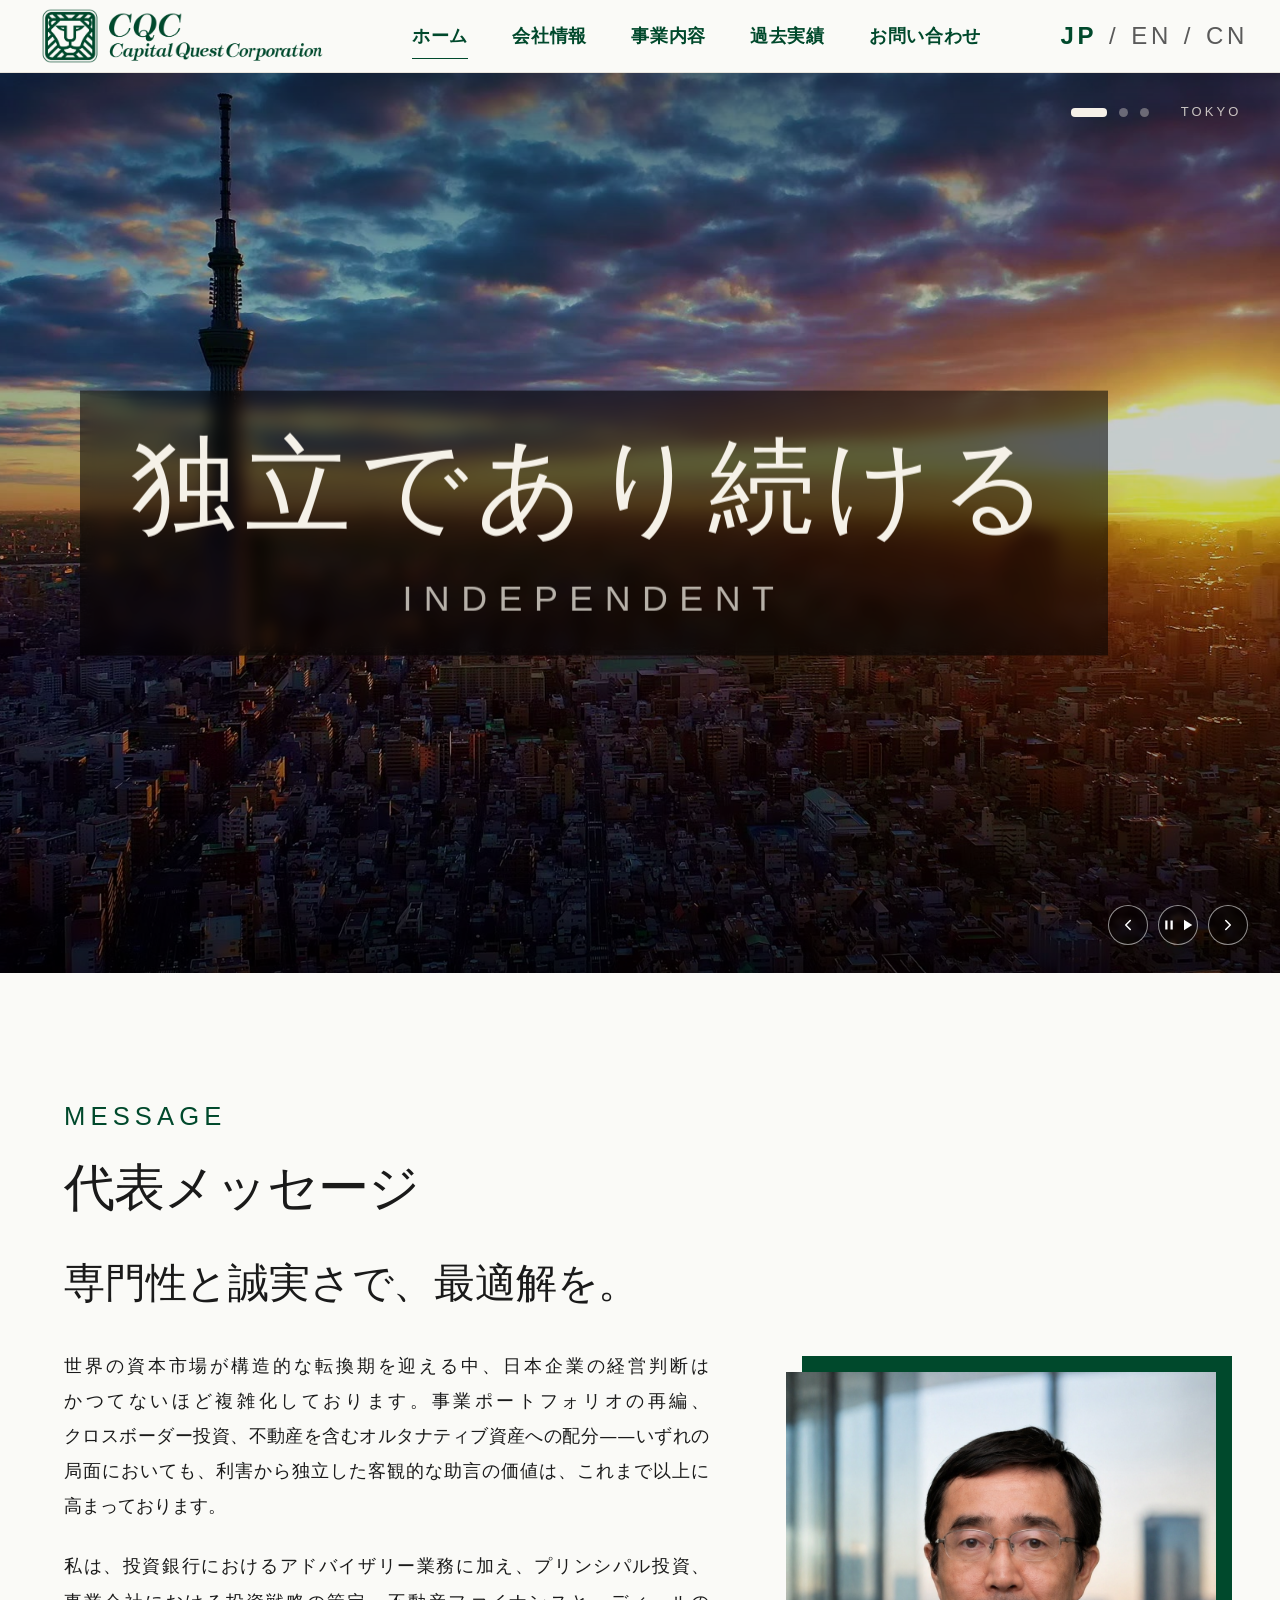
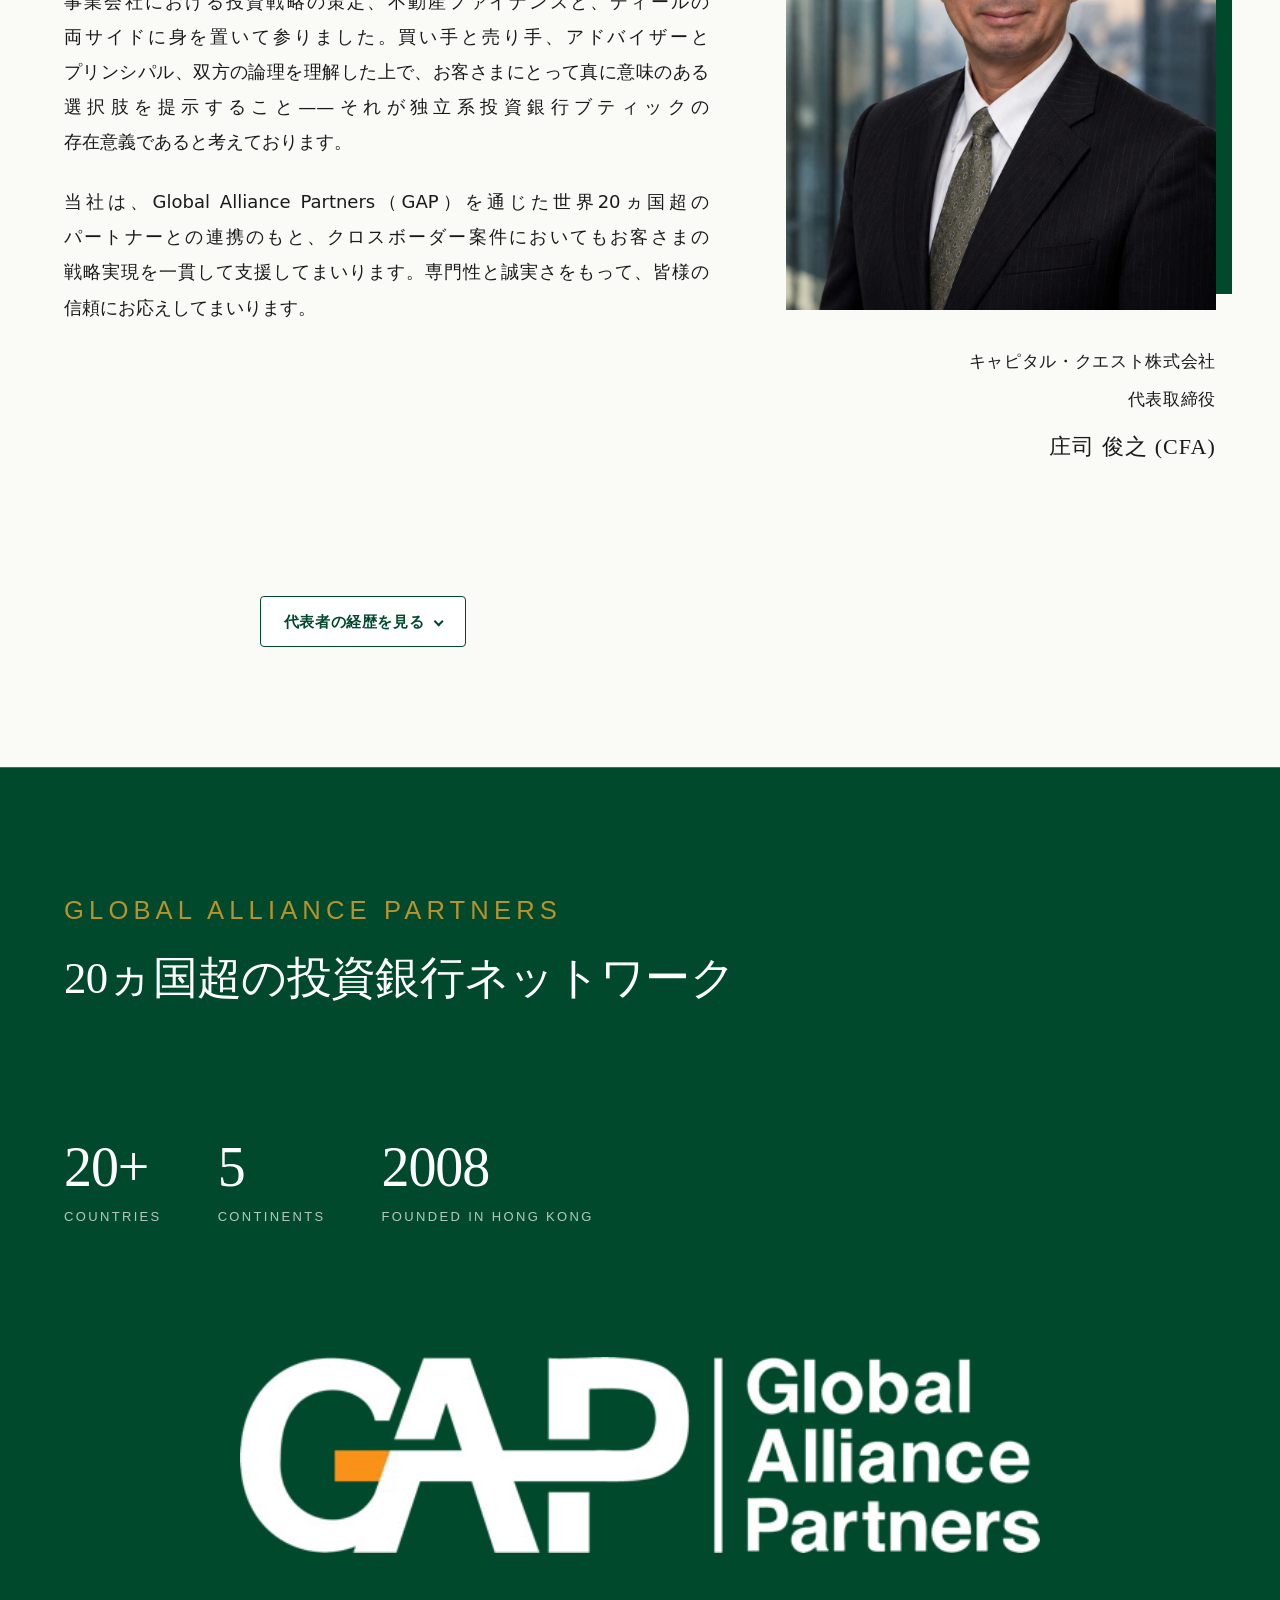
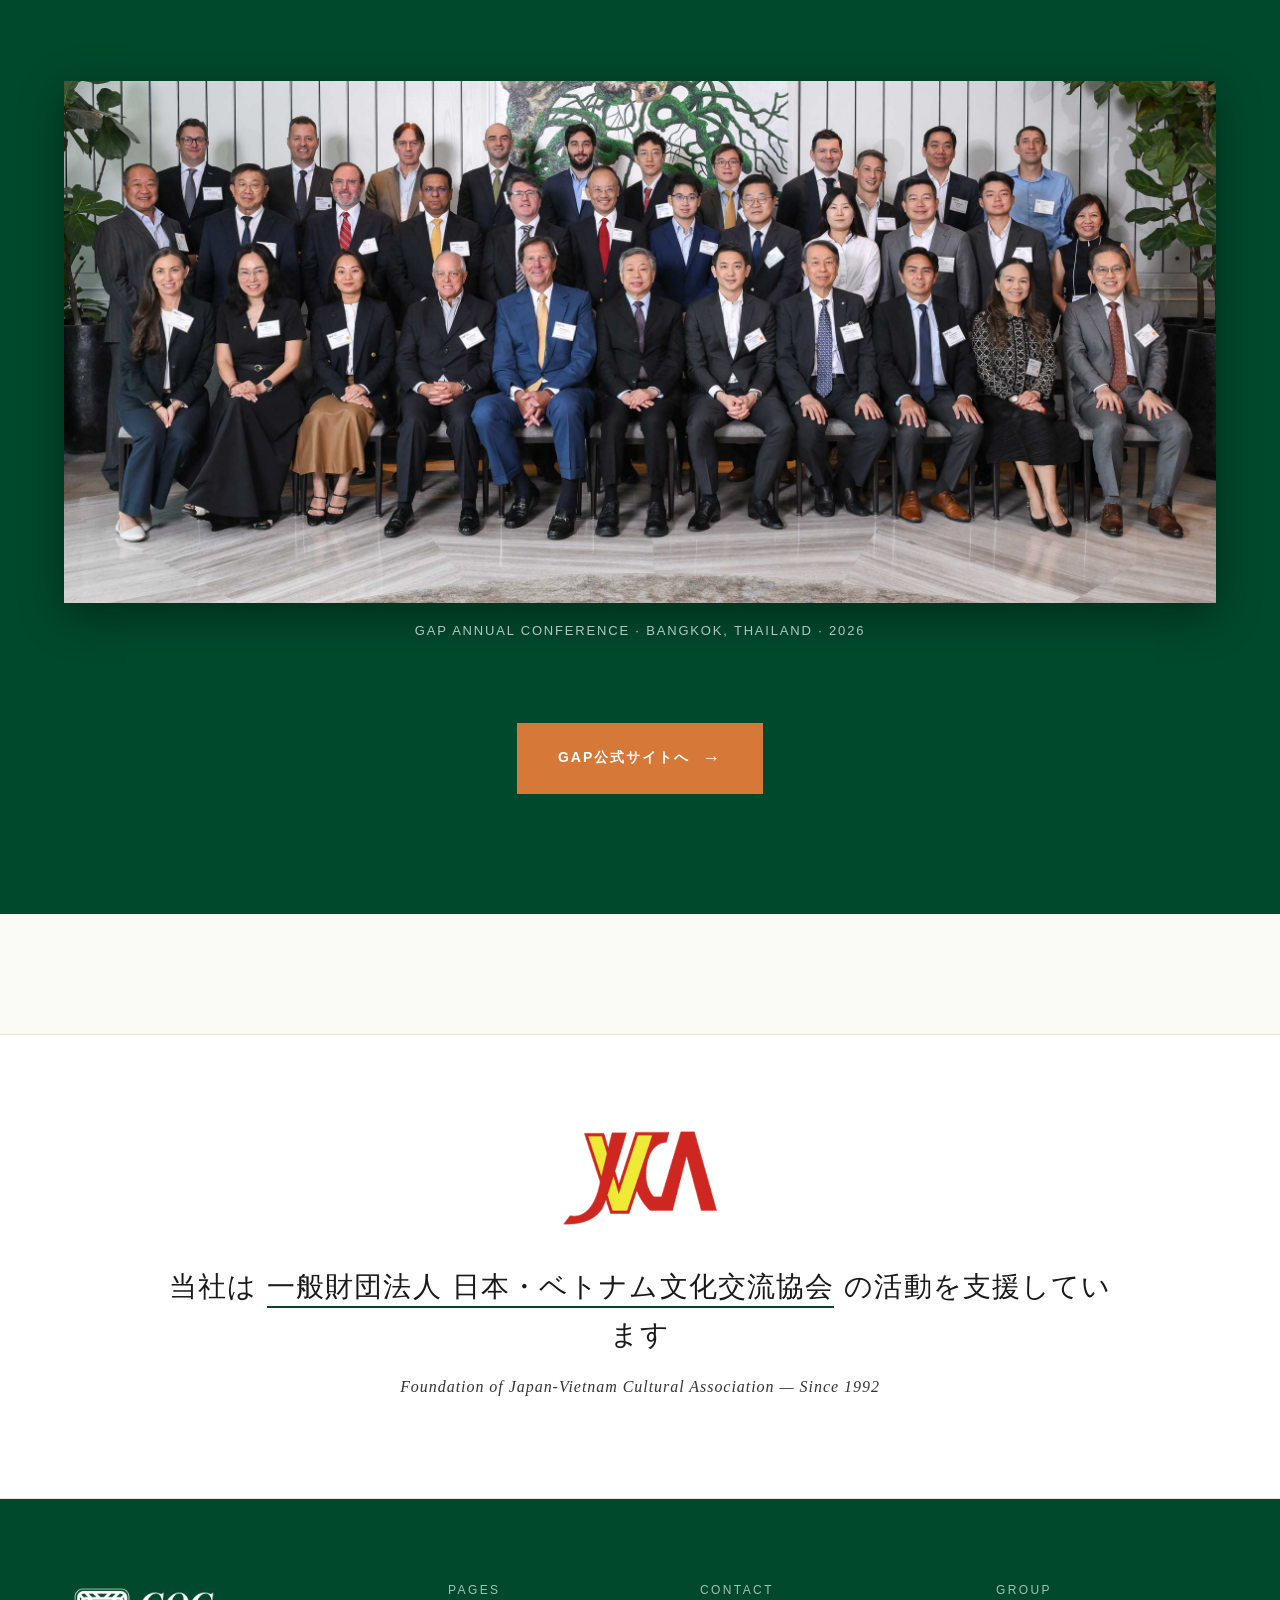
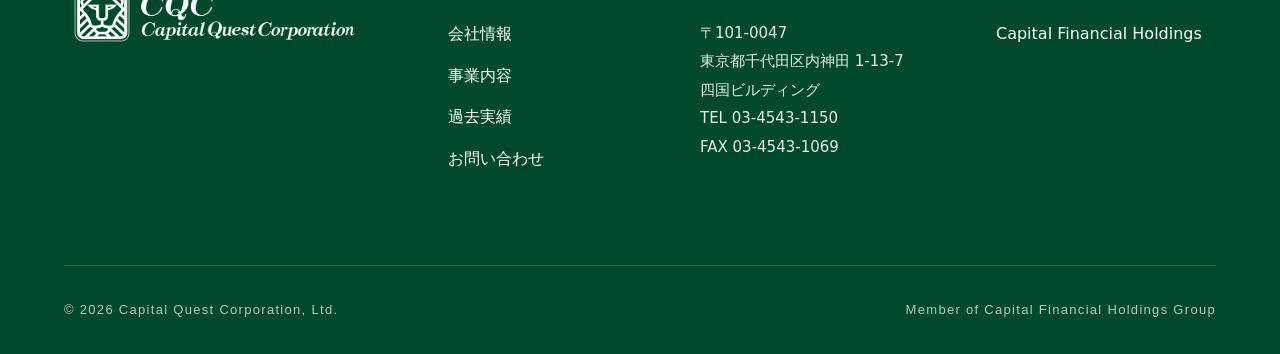
==== commit 23debcb9: "代表者の経歴を見るをボタン化（クリック可視化）＋CSSキャッシュ更新 v=20260625a Co-Authored-By: Claude Opus 4.8 <noreply@anthropic.co" ====
--- a/index.html
+++ b/index.html
@@ -22,7 +22,7 @@
 <link rel="apple-touch-icon" sizes="180x180" href="/assets/logo/favicon/apple-touch-icon.png" />
 <link rel="manifest" href="/assets/logo/site.webmanifest" />
 <!-- Favicon End -->
-<link rel="stylesheet" href="/assets/css/style.css?v=20260513d">
+<link rel="stylesheet" href="/assets/css/style.css?v=20260625a">
 </head>
 <body>
 
--- a/assets/css/style.css
+++ b/assets/css/style.css
@@ -2753,3 +2753,39 @@
   color: #fff;
 }
 
+
+
+/* ===== Representative profile disclosure (top page, relocated from team) ===== */
+.leader-bio-section { padding-top: 8px; }
+.leader-bio { max-width: 760px; margin: 0 auto; }
+.leader-bio > summary {
+  list-style: none;
+  cursor: pointer;
+  display: inline-flex;
+  align-items: center;
+  gap: 0.55em;
+  padding: 0.7em 1.5em;
+  border: 1px solid var(--c-forest);
+  border-radius: 4px;
+  color: var(--c-forest);
+  background: #fff;
+  font-family: var(--font-gothic);
+  font-weight: 600;
+  font-size: 0.95rem;
+  letter-spacing: 0.04em;
+  transition: background 0.2s ease, color 0.2s ease;
+}
+.leader-bio > summary::-webkit-details-marker { display: none; }
+.leader-bio > summary::after {
+  content: "";
+  width: 0.48em; height: 0.48em;
+  border-right: 2px solid currentColor;
+  border-bottom: 2px solid currentColor;
+  transform: rotate(45deg);
+  transition: transform 0.2s ease;
+  margin-left: 0.15em;
+}
+.leader-bio[open] > summary::after { transform: rotate(-135deg); }
+.leader-bio > summary:hover { background: var(--c-forest); color: #fff; }
+.leader-bio[open] > summary { margin-bottom: 1.5rem; }
+.leader-bio .person-card__detail { border-top: none; margin-top: 0; padding-top: 0; }
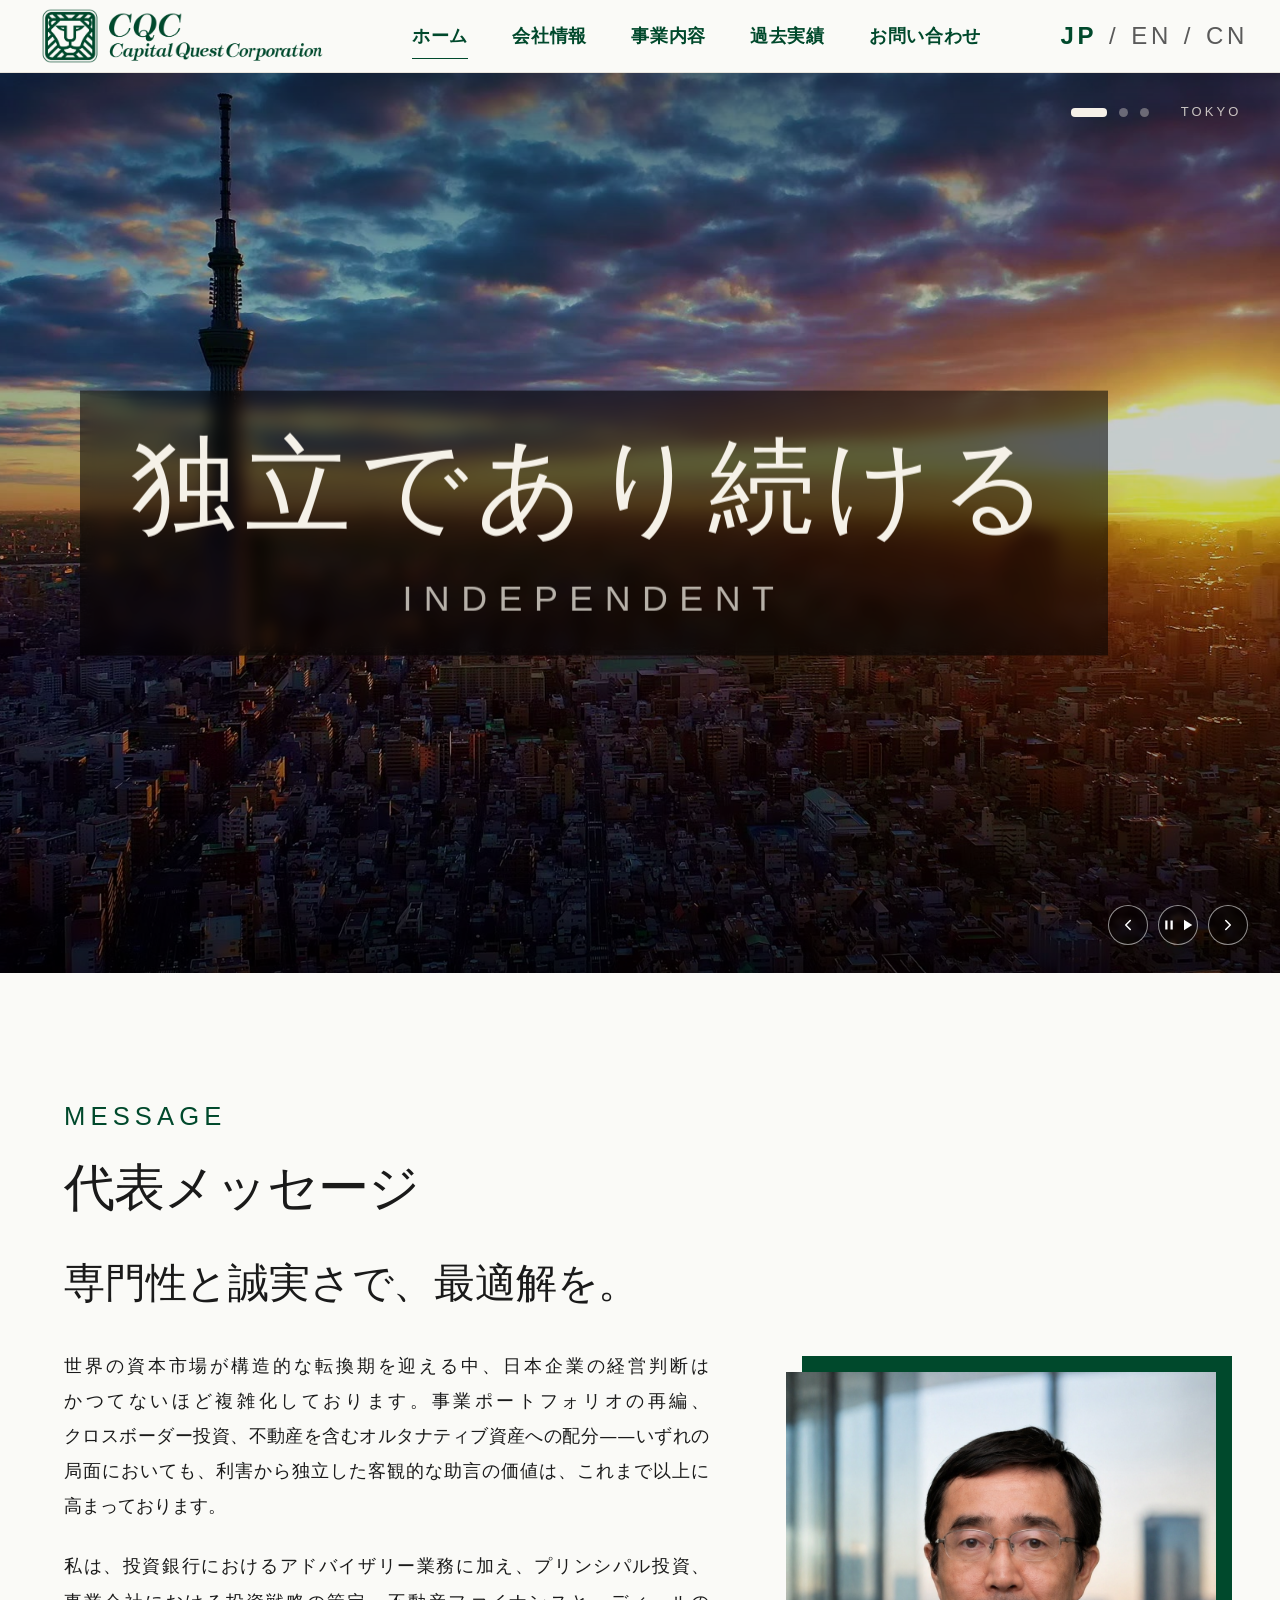
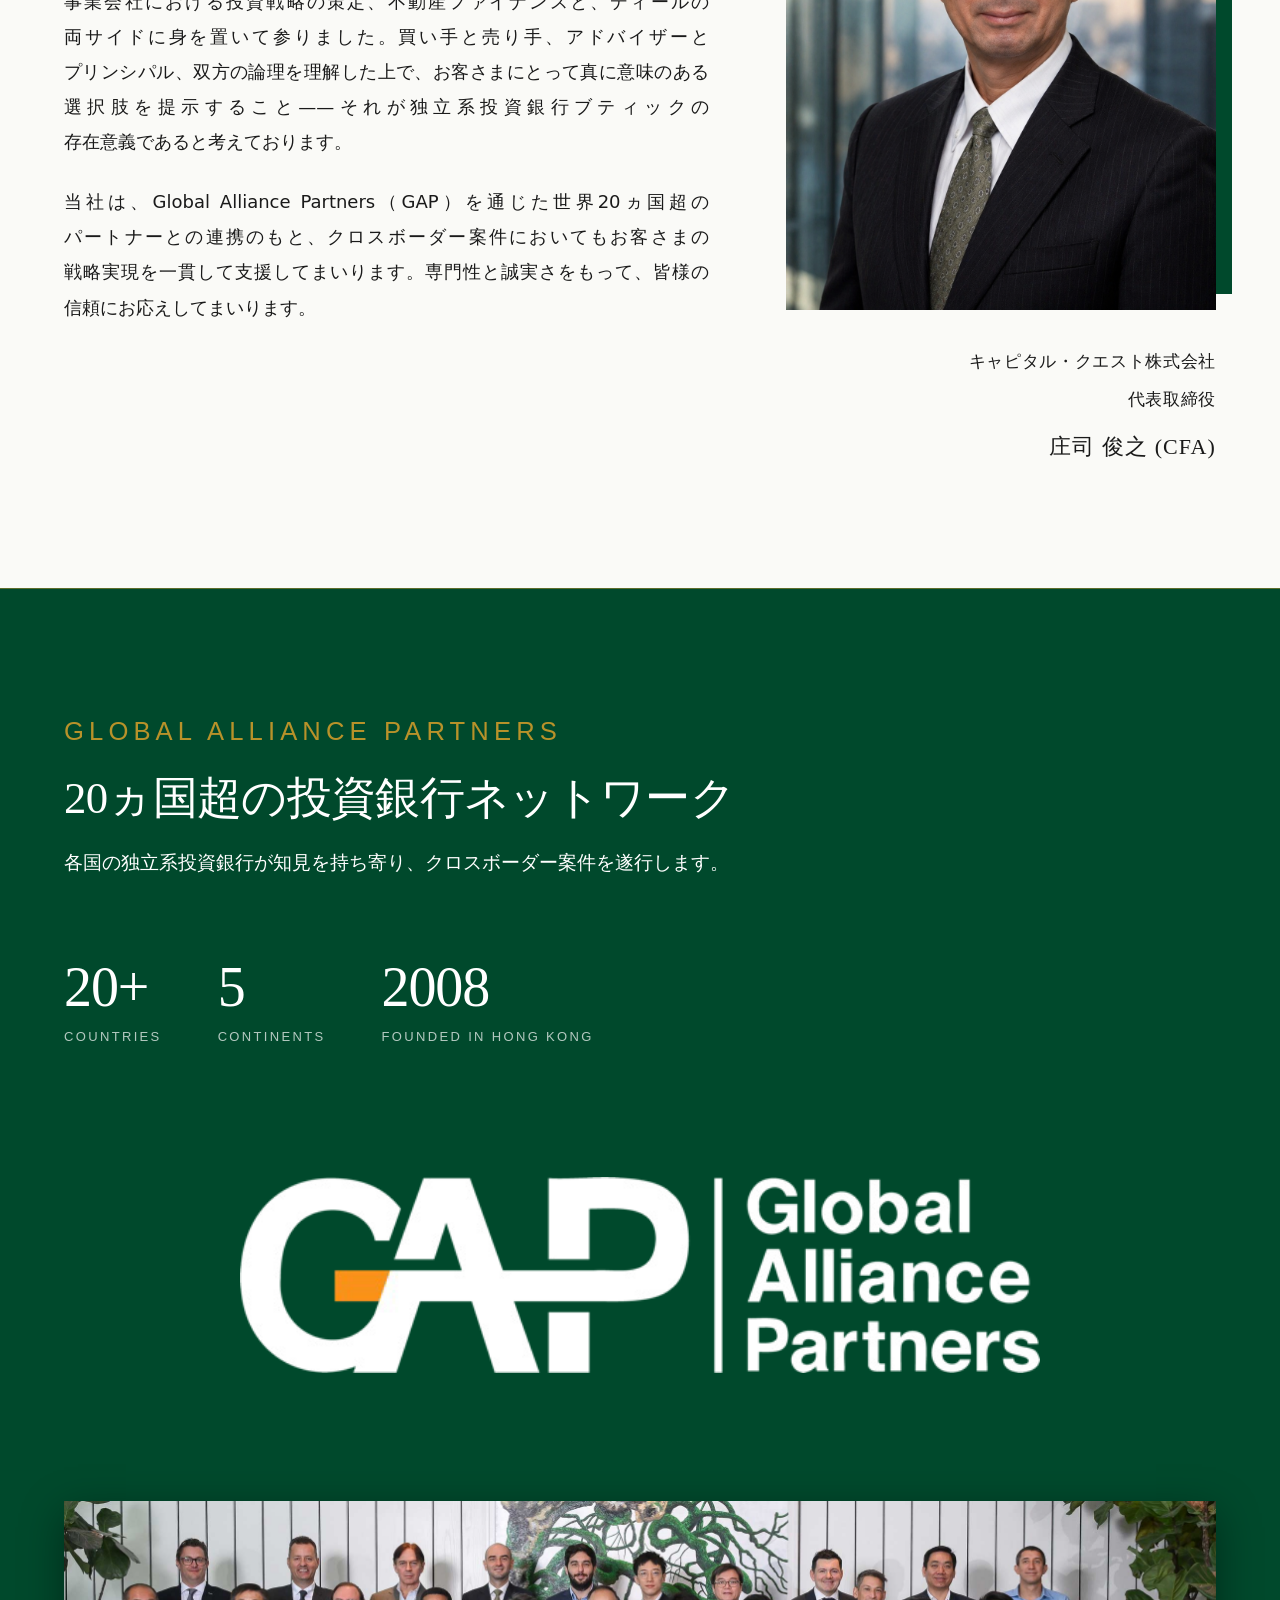
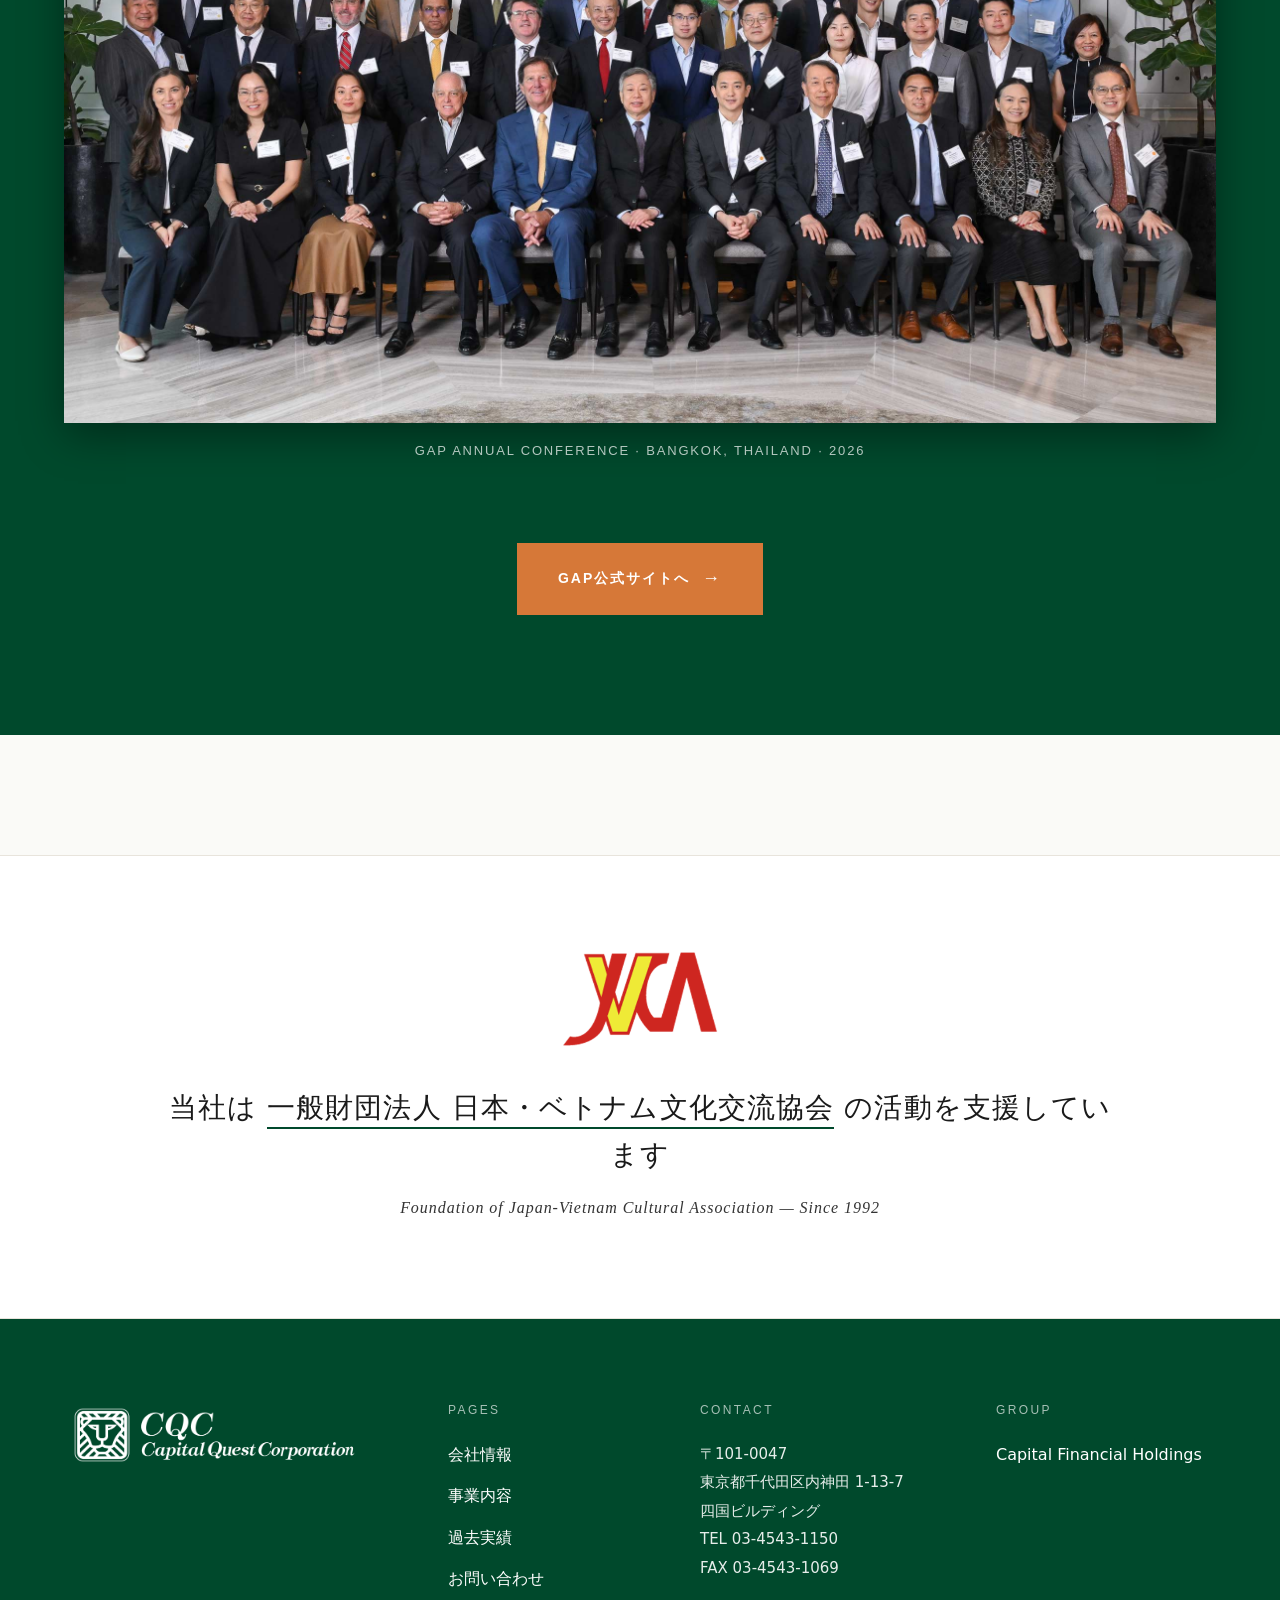
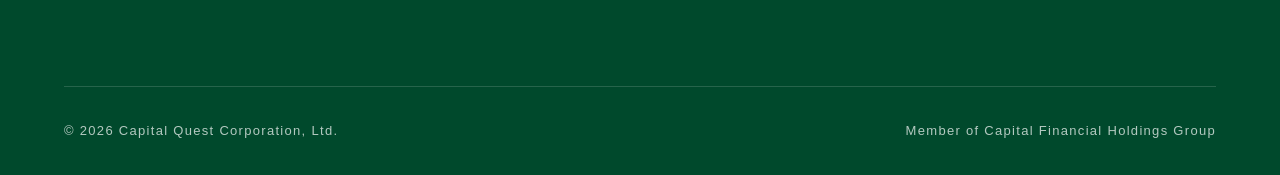
==== commit 31434be3: "「代表者の経歴を見る」を削除（庄司略歴ブロックとCSSを撤去） Co-Authored-By: Claude Opus 4.8 <noreply@anthropic.com>" ====
--- a/index.html
+++ b/index.html
@@ -123,34 +123,6 @@
   <!-- =========================================================
        GAP NETWORK (focal section)
        ========================================================= -->
-    <!-- Representative profile (relocated from team) -->
-  <section class="section leader-bio-section">
-    <div class="container">
-      <details class="leader-bio">
-        <summary>代表者の経歴を見る</summary>
-        <div class="person-card__detail">
-          <p>庄司俊之は、野村證券における23年（うちニューヨーク8年）の投資銀行・プリンシパル投資キャリアを基盤として、その後の楽天、MAプラットフォーム、東海東京証券においてM&amp;Aアドバイザリーとプリンシパル投資の両面で経験を積んだ、CQCの実務統括責任者である。</p>
-          <p>野村時代は、米国・日本両市場における不動産ファイナンス・投資、ならびにプリンシパル投資業務に従事した。日米両市場における不動産関連案件の組成・執行経験は、REIT、CMBS（Commercial Mortgage-Backed Securities）等の不動産証券化案件への幅広い関与へと展開した。</p>
-          <p>野村以降のキャリアでは、楽天グループにおける事業企画とコーポレート・ベンチャー・キャピタル投資、MAプラットフォーム（森トラストグループ）における大型国際リゾート開発戦略、東海東京証券におけるM&amp;Aアドバイザリーといった、事業会社サイドのプリンシパル視点とアドバイザー双方の視点を蓄積した。これは、CQCにおいて売り手・買い手双方のロジックを翻訳しながらディールを組成する上での独自の強みとなっている。</p>
-          <p>専門領域は、キャピタル・マーケット取引、オルタナティブ投資、M&amp;A・資金調達アドバイザリー、不動産ファイナンスおよび不動産投資の4分野にわたる。</p>
-          <h4>職歴</h4>
-          <ul class="career-timeline">
-            <li><time>〜2009頃</time><span>野村證券（東京・ニューヨーク勤務、計23年。うちNY 8年。投資銀行業務、不動産ファイナンス・投資、プリンシパル投資）</span></li>
-            <li><time>〜2010s</time><span>楽天グループ（事業企画、ベンチャー・PE投資業務）</span></li>
-            <li><time>〜2010s</time><span>株式会社MAプラットフォーム（森トラストグループ／国際リゾート開発における戦略担当）</span></li>
-            <li><time>〜2020s</time><span>東海東京証券／その他金融機関（M&amp;Aアドバイザリー）</span></li>
-            <li><time>2026</time><span>キャピタル・クエスト株式会社 代表取締役（現任）</span></li>
-          </ul>
-          <h4>学歴・資格</h4>
-          <ul class="career-timeline">
-            <li><span>東京大学法学部 卒業</span></li>
-            <li><span>ミシガン大学 経営学修士（MBA）</span></li>
-            <li><span>米国CFA協会認定アナリスト（Chartered Financial Analyst）</span></li>
-          </ul>
-        </div>
-      </details>
-    </div>
-  </section>
   <section class="gap-network" aria-labelledby="gap-h">
     <div class="container">
       <div class="section-header gap-network__header"> <span class="eyebrow">Global Alliance Partners</span>
--- a/assets/css/style.css
+++ b/assets/css/style.css
@@ -2752,40 +2752,3 @@
   background: var(--c-forest);
   color: #fff;
 }
-
-
-
-/* ===== Representative profile disclosure (top page, relocated from team) ===== */
-.leader-bio-section { padding-top: 8px; }
-.leader-bio { max-width: 760px; margin: 0 auto; }
-.leader-bio > summary {
-  list-style: none;
-  cursor: pointer;
-  display: inline-flex;
-  align-items: center;
-  gap: 0.55em;
-  padding: 0.7em 1.5em;
-  border: 1px solid var(--c-forest);
-  border-radius: 4px;
-  color: var(--c-forest);
-  background: #fff;
-  font-family: var(--font-gothic);
-  font-weight: 600;
-  font-size: 0.95rem;
-  letter-spacing: 0.04em;
-  transition: background 0.2s ease, color 0.2s ease;
-}
-.leader-bio > summary::-webkit-details-marker { display: none; }
-.leader-bio > summary::after {
-  content: "";
-  width: 0.48em; height: 0.48em;
-  border-right: 2px solid currentColor;
-  border-bottom: 2px solid currentColor;
-  transform: rotate(45deg);
-  transition: transform 0.2s ease;
-  margin-left: 0.15em;
-}
-.leader-bio[open] > summary::after { transform: rotate(-135deg); }
-.leader-bio > summary:hover { background: var(--c-forest); color: #fff; }
-.leader-bio[open] > summary { margin-bottom: 1.5rem; }
-.leader-bio .person-card__detail { border-top: none; margin-top: 0; padding-top: 0; }
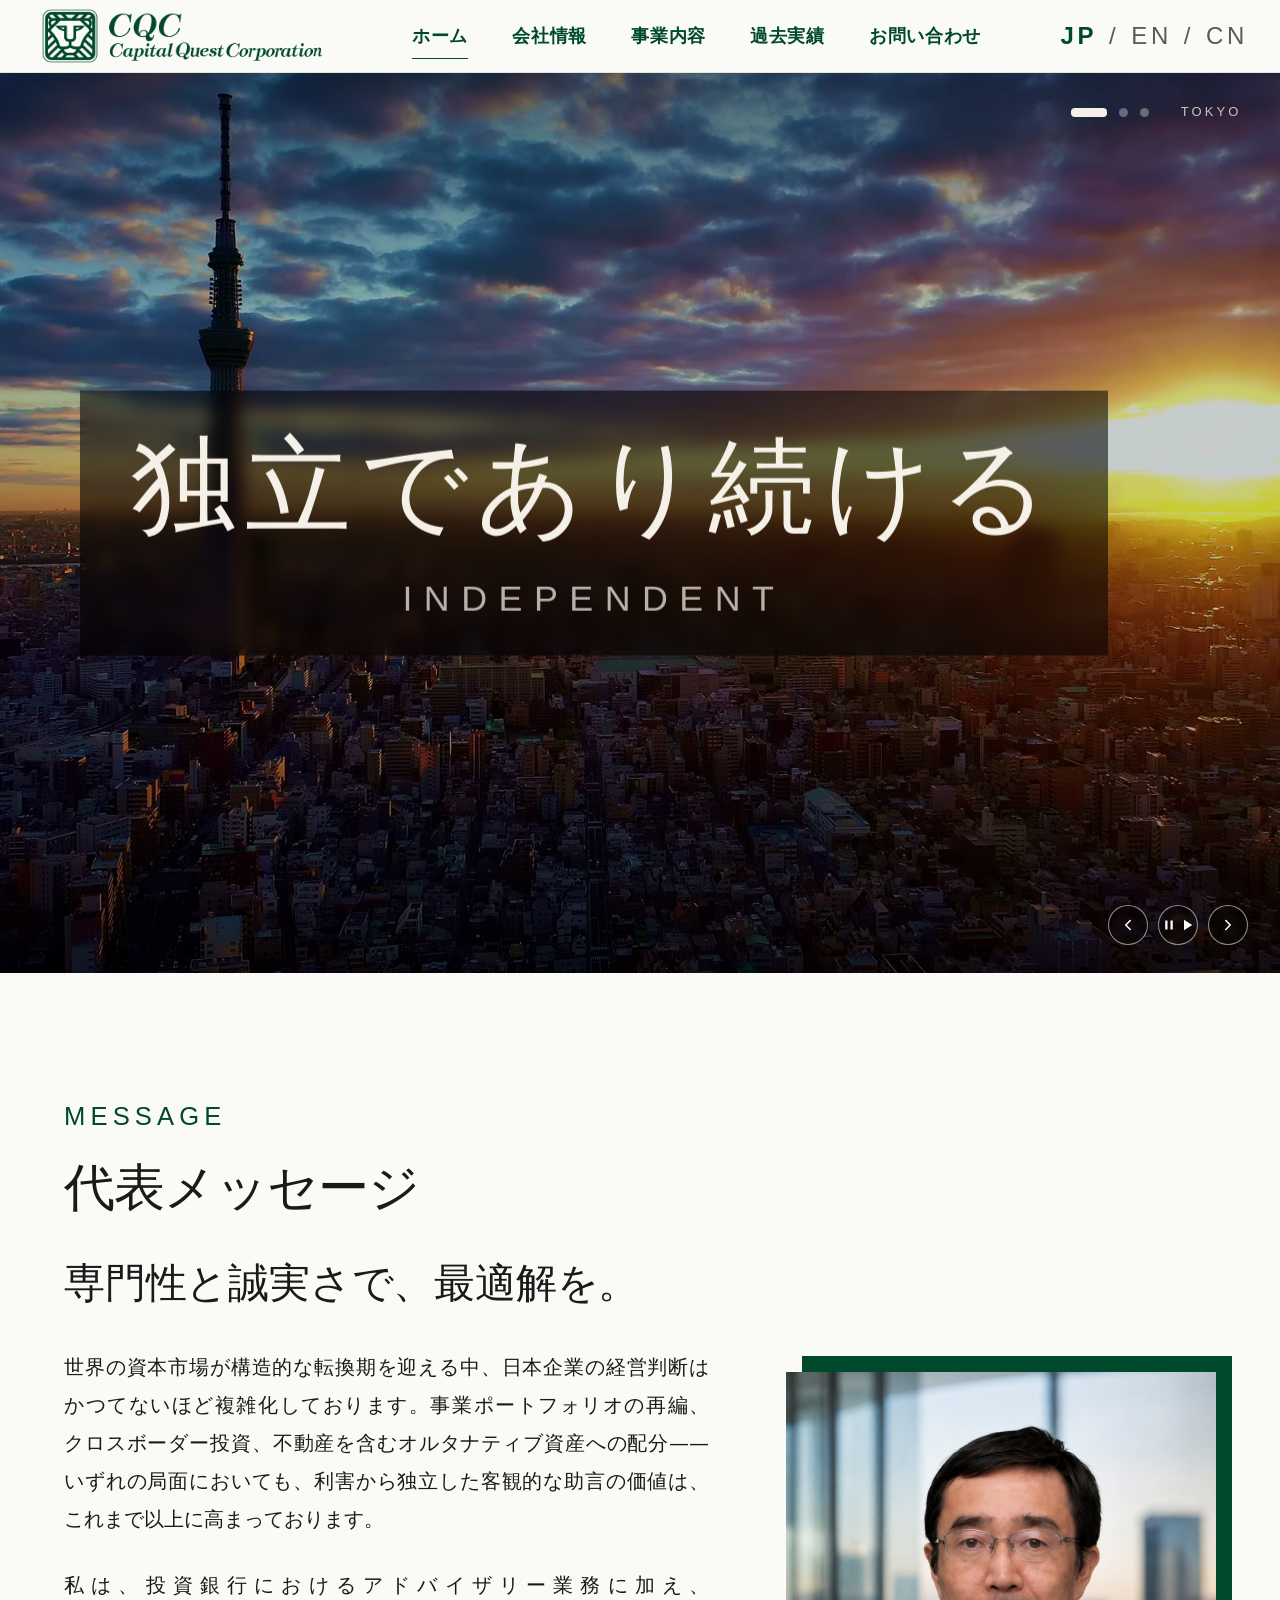
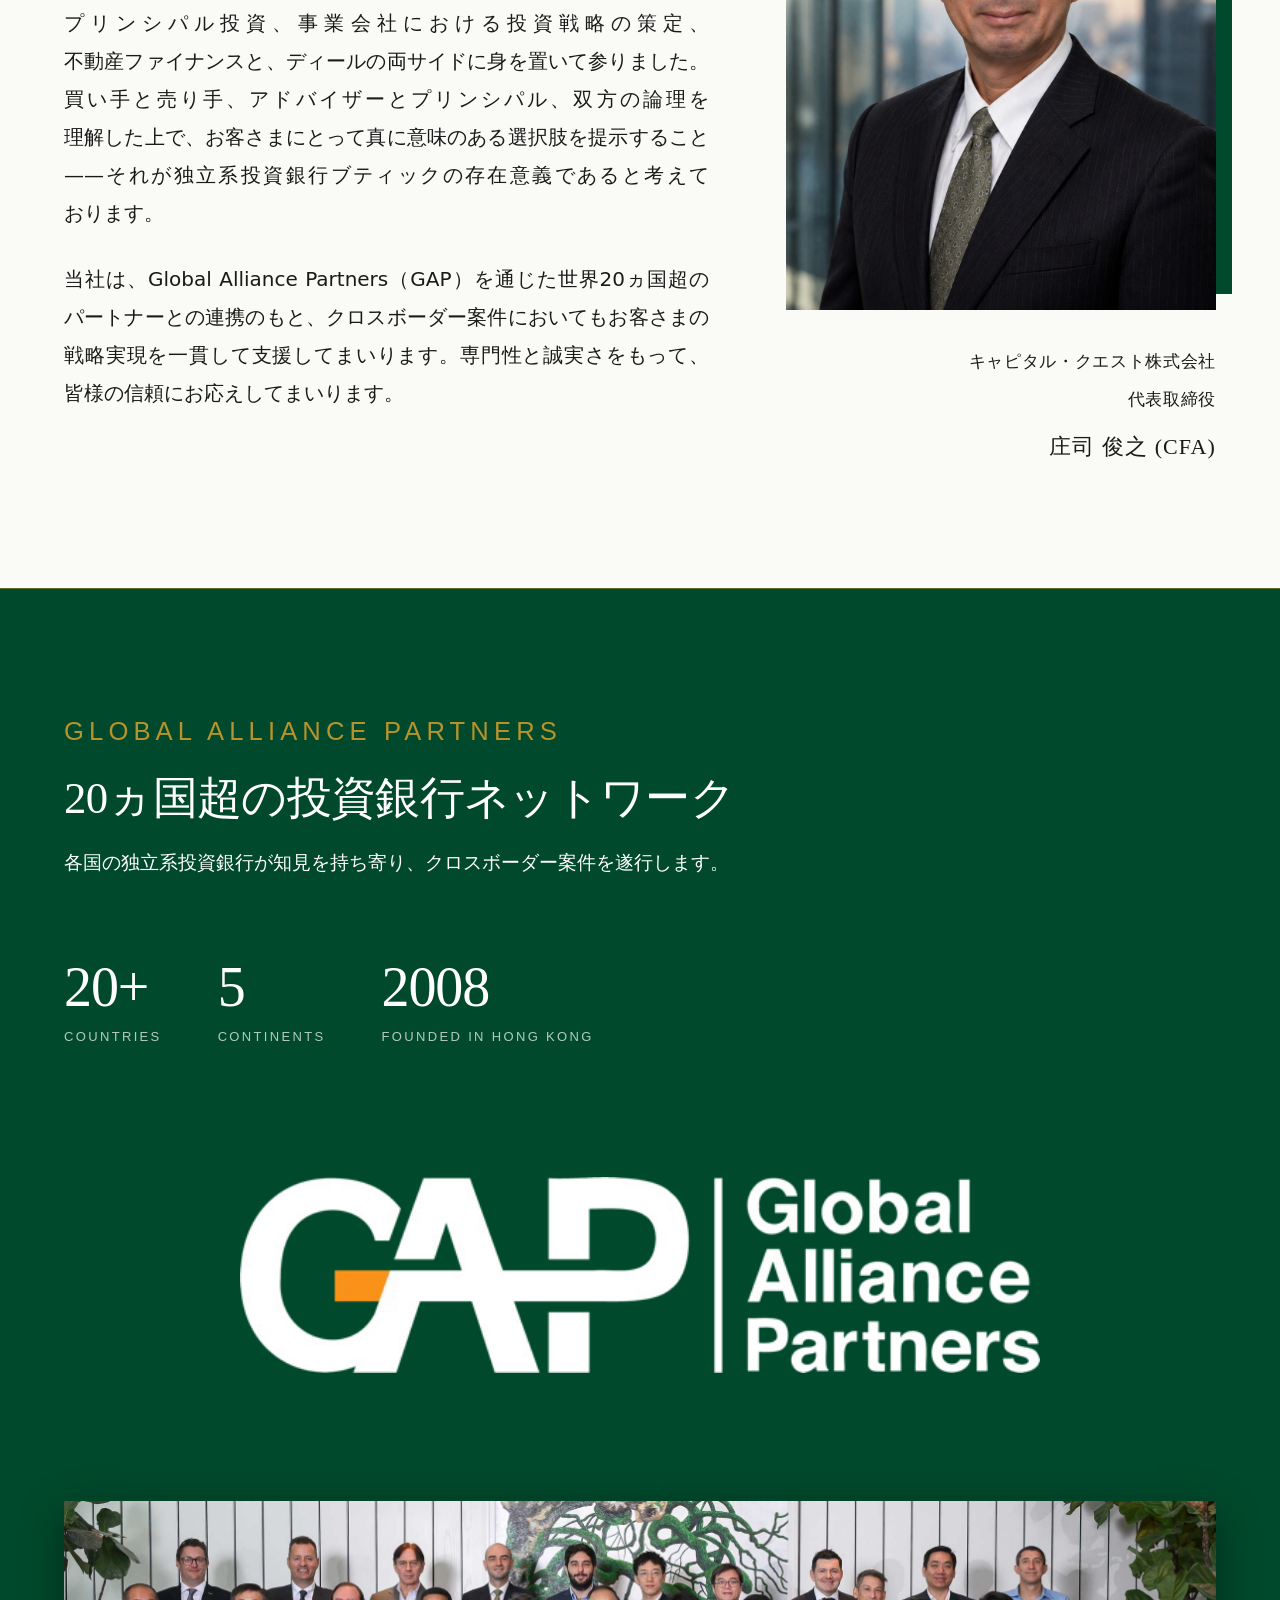
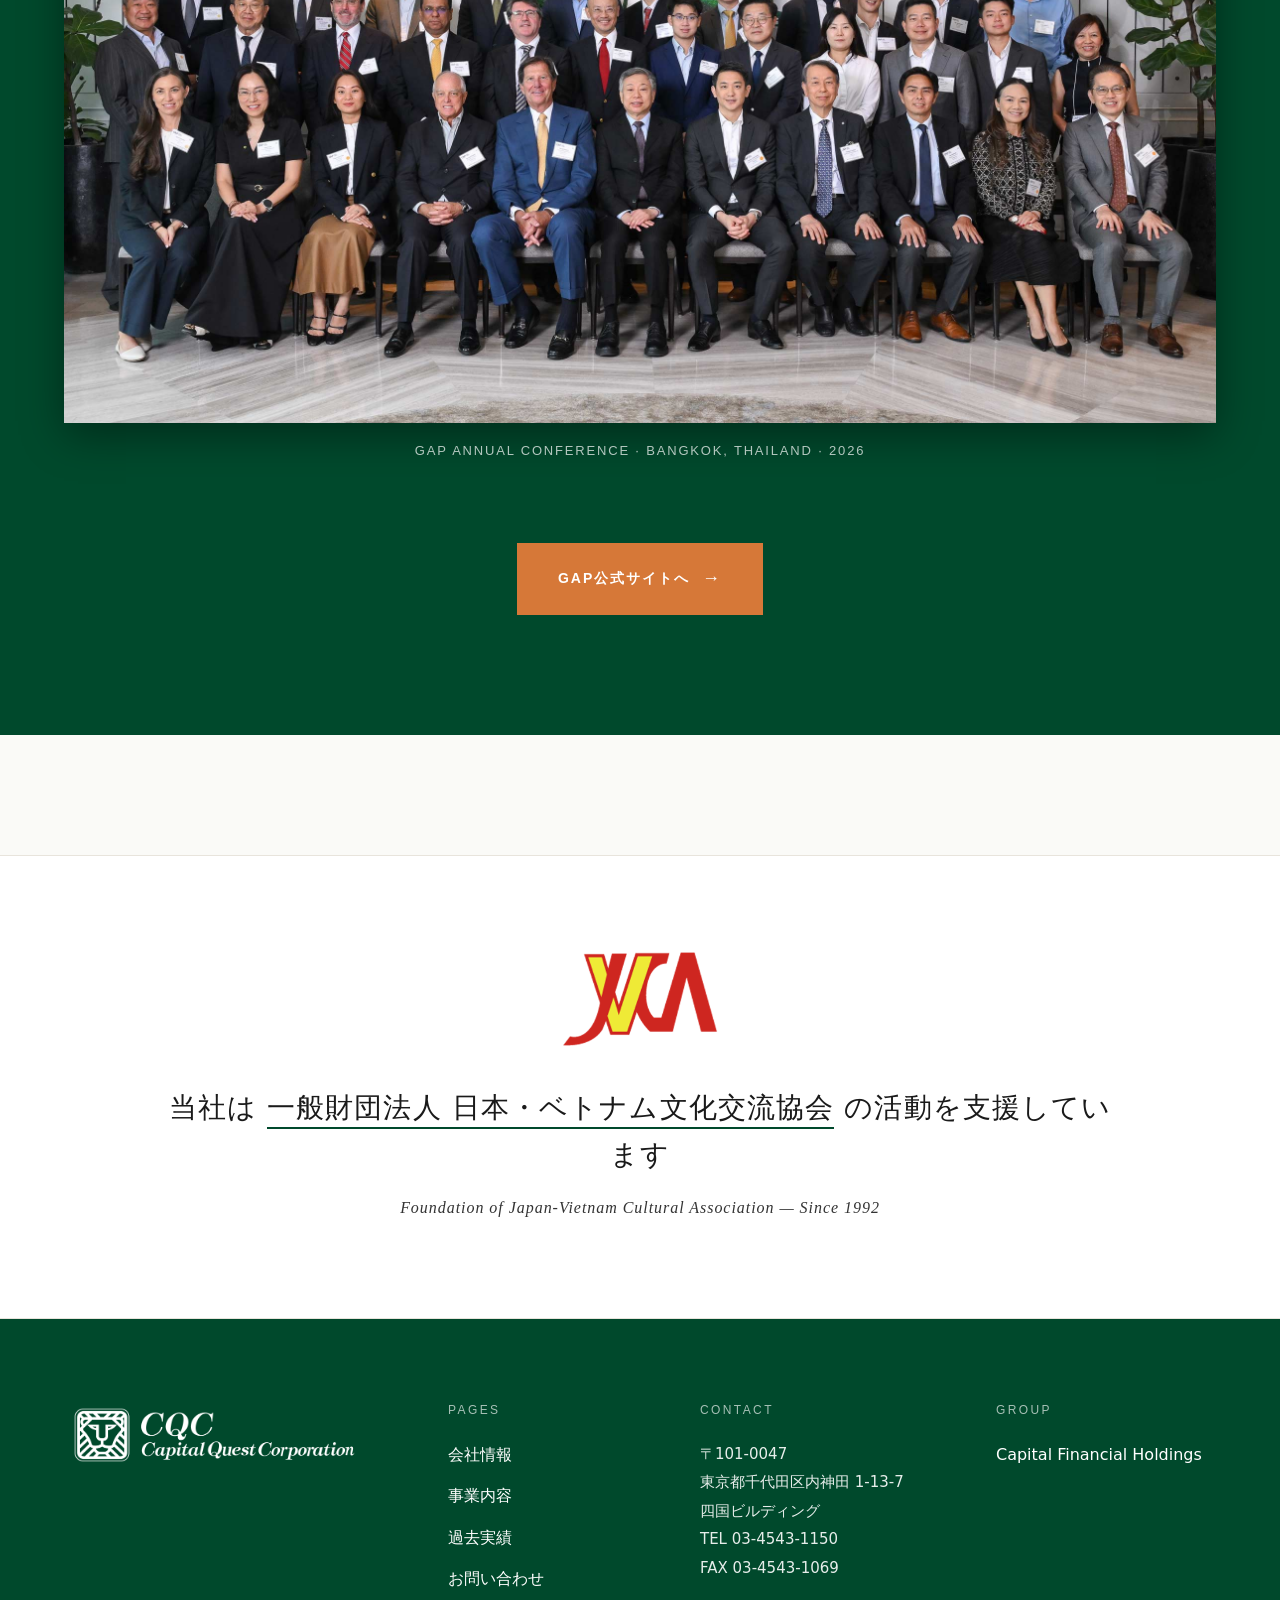
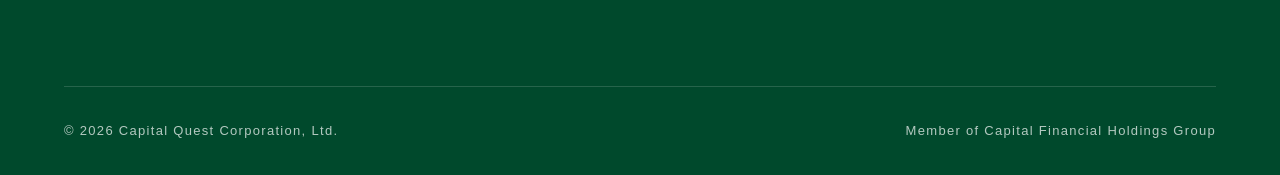
==== commit 74c65b79: "代表メッセージ本文を拡大（18px→20px）でバランス調整＋CSSキャッシュ更新 v=20260630b Co-Authored-By: Claude Opus 4.8 <noreply@anthr" ====
--- a/index.html
+++ b/index.html
@@ -22,7 +22,7 @@
 <link rel="apple-touch-icon" sizes="180x180" href="/assets/logo/favicon/apple-touch-icon.png" />
 <link rel="manifest" href="/assets/logo/site.webmanifest" />
 <!-- Favicon End -->
-<link rel="stylesheet" href="/assets/css/style.css?v=20260625a">
+<link rel="stylesheet" href="/assets/css/style.css?v=20260630b">
 </head>
 <body>
 
--- a/assets/css/style.css
+++ b/assets/css/style.css
@@ -2752,3 +2752,32 @@
   background: var(--c-forest);
   color: #fff;
 }
+
+
+/* ===== Leadership card photos — larger & balanced (compact bios) ===== */
+.people-list .person-card > summary,
+.people-list .person-card > .person-card__summary {
+  grid-template-columns: 140px 1fr 72px;
+  gap: 32px;
+}
+.people-list .person-card__photo {
+  width: 140px;
+  height: 175px;
+}
+@media (max-width: 768px) {
+  .people-list .person-card > summary,
+  .people-list .person-card > .person-card__summary {
+    grid-template-columns: 110px 1fr;
+  }
+  .people-list .person-card__photo {
+    width: 110px;
+    height: 138px;
+  }
+}
+
+
+/* ===== Representative message body — larger for balance (index top) ===== */
+.chairman__body p { font-size: 1.25rem; line-height: 1.9; }
+@media (max-width: 768px) {
+  .chairman__body p { font-size: 1.0625rem; line-height: 1.85; }
+}
